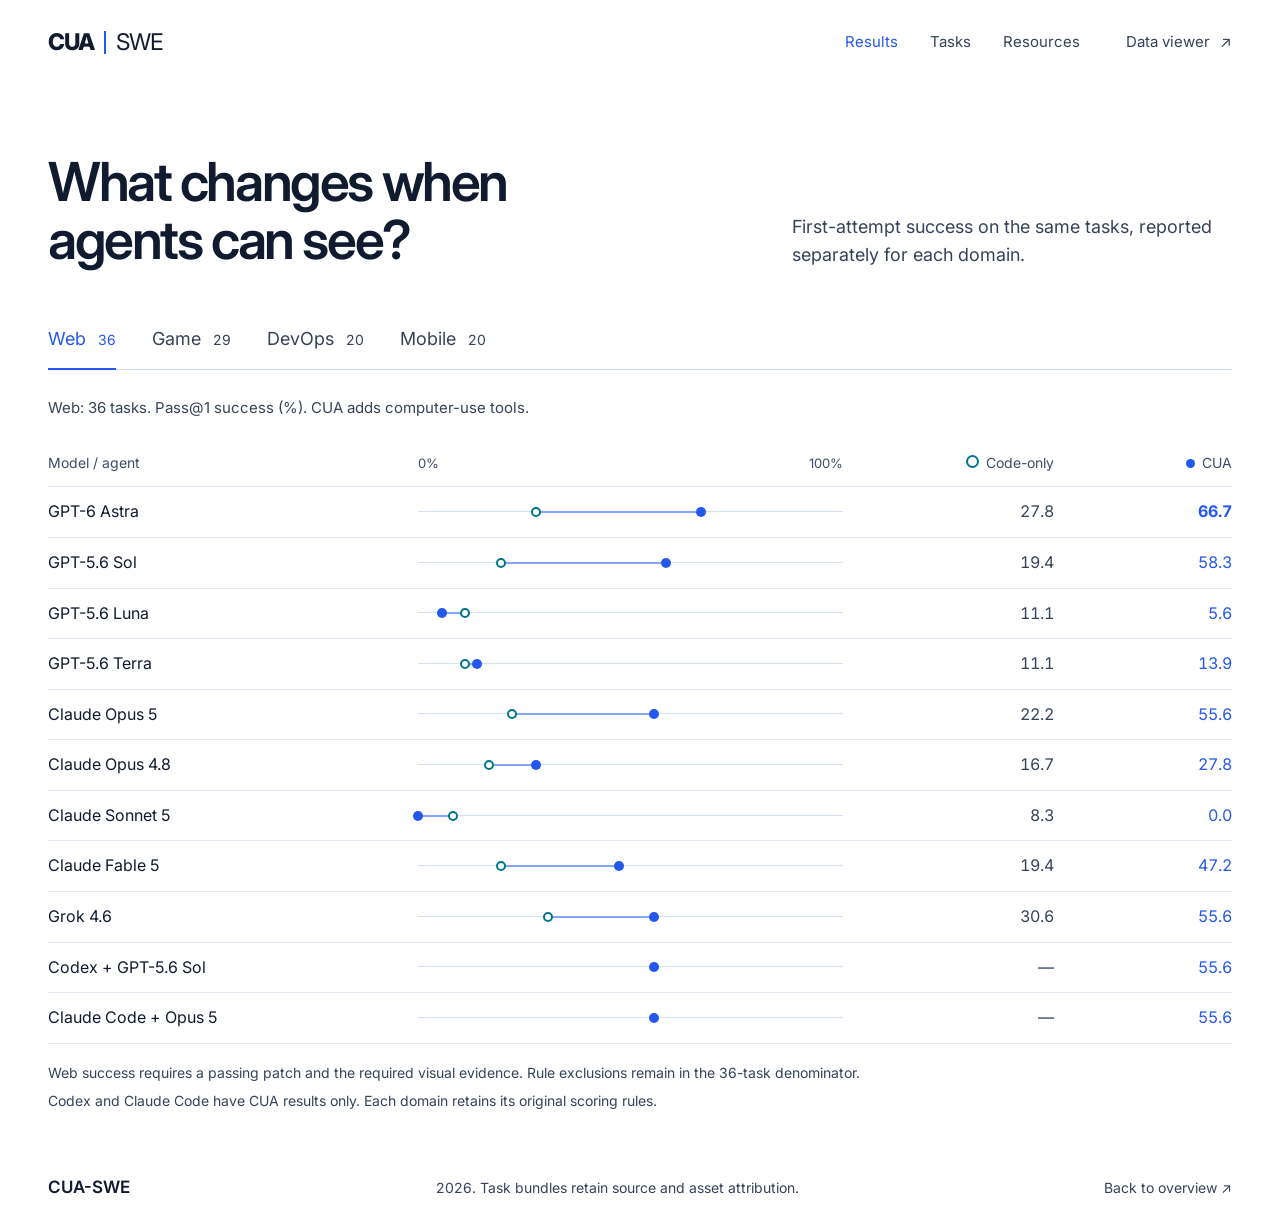
==== results.html @ d18dc659 "Refine the project site and separate model results" ====
<!doctype html>
<html lang="en">
<head>
<meta charset="utf-8">
<meta name="viewport" content="width=device-width, initial-scale=1">
<meta name="theme-color" content="#ffffff">
<title>Results — CUA-SWE</title>
<meta name="description" content="CUA-SWE model results: code-only and computer-use success on Web, Game, DevOps and Mobile tasks, reported separately by domain.">
<link rel="preconnect" href="https://fonts.googleapis.com">
<link rel="preconnect" href="https://fonts.gstatic.com" crossorigin>
<link href="https://fonts.googleapis.com/css2?family=Inter:wght@400;500;600;700;800&family=JetBrains+Mono:wght@400;500&display=swap" rel="stylesheet">
<link rel="stylesheet" href="assets/css/site.css">
</head>
<body>
<a class="skip" href="#main">Skip to content</a>
<header class="site-header">
  <nav class="nav wrap" aria-label="Main navigation">
    <a class="brand" href="index.html" aria-label="CUA-SWE home"><span class="cua">CUA</span><span class="bar" aria-hidden="true"></span><span class="swe">SWE</span></a>
    <ul>
      <li><a href="results.html" aria-current="page">Results</a></li>
      <li><a href="tasks.html">Tasks</a></li>
      <li><a href="index.html#paper">Resources</a></li>
      <li class="nav-external"><a data-link="viewer" href="#">Data viewer <span aria-hidden="true">↗</span></a></li>
    </ul>
  </nav>
</header>

<main id="main" class="wrap results-page">
<section class="results-section" id="results">
    <div class="section-head">
      <h1>What changes when<br>agents can see?</h1>
      <p>First-attempt success on the same tasks, reported separately for each domain.</p>
    </div>
    <div class="result-domains" role="group" aria-label="Results domain">
      <button type="button" data-result-domain="web" aria-pressed="true">Web <span>36</span></button>
      <button type="button" data-result-domain="game" aria-pressed="false">Game <span>29</span></button>
      <button type="button" data-result-domain="devops" aria-pressed="false">DevOps <span>20</span></button>
      <button type="button" data-result-domain="mobile" aria-pressed="false">Mobile <span>20</span></button>
    </div>
    <div id="results-table" class="results-table"></div>
    <p id="results-note" class="results-note" aria-live="polite"></p>
    <p class="results-note">Codex and Claude Code have CUA results only. Each domain retains its original scoring rules.</p>

</section>
</main>
<footer class="wrap">
  <a class="brand" href="index.html">CUA-SWE</a>
  <p>2026. Task bundles retain source and asset attribution.</p>
  <a href="index.html">Back to overview ↗</a>
</footer>
<script src="assets/js/site.js"></script>
</body>
</html>
---- assets/css/site.css ----
/* CUA-SWE: white surfaces, blue instrumentation, and retained software evidence. */
:root {
  --ink: #111b30;
  --text: #35435a;
  --muted: #59677d;
  --line: #e0e6ef;
  --bg: #ffffff;
  --paper: #fff;
  --gui: #2458ed;
  --gui-soft: #eff4ff;
  --code: #00768c;
  --mono: "JetBrains Mono", ui-monospace, SFMono-Regular, Menlo, Consolas, monospace;
  --sans: "Inter", ui-sans-serif, system-ui, -apple-system, "Segoe UI", sans-serif;
  --w: 1248px;
  --gutter: 32px;
}
* { box-sizing: border-box; }
html { -webkit-text-size-adjust: 100%; scroll-behavior: smooth; scroll-padding-top: 100px; }
body { margin: 0; background: var(--bg); color: var(--text); font-family: var(--sans); font-size: 17px; line-height: 1.6; -webkit-font-smoothing: antialiased; }
h1, h2, h3 { margin: 0; color: var(--ink); font-weight: 600; line-height: 1.08; letter-spacing: -.045em; }
h1 { font-size: clamp(46px, 4.5vw, 64px); }
h2 { font-size: clamp(34px, 3.4vw, 46px); }
h3 { font-size: 24px; letter-spacing: -.025em; line-height: 1.25; }
p { margin: 0; }
a { color: inherit; text-underline-offset: 5px; text-decoration-thickness: 1px; }
a:hover { color: var(--gui); }
button, input, select { font: inherit; }
button, a, input, select, summary { -webkit-tap-highlight-color: transparent; }
button { cursor: pointer; }
button:focus-visible, a:focus-visible, input:focus-visible, select:focus-visible, summary:focus-visible { outline: 3px solid var(--code); outline-offset: 5px; }
button:disabled { cursor: default; }
img, video { max-width: 100%; height: auto; display: block; }
[hidden] { display: none !important; }
.wrap { width: 100%; max-width: var(--w); margin-inline: auto; padding-inline: var(--gutter); }
.section { padding-top: 112px; }
.section-head { display: flex; justify-content: space-between; align-items: end; gap: 48px; margin-bottom: 40px; }
.section-head h2 { flex: 1.2; }
.section-head > p { flex: 1; max-width: 440px; font-size: 18px; line-height: 1.55; }
.skip { position: fixed; z-index: 100; left: 16px; top: -100px; background: var(--paper); padding: 10px 16px; }
.skip:focus { top: 10px; }
.site-header { position: sticky; top: 0; z-index: 20; background: rgba(255,255,255,.94); border-bottom: 1px solid transparent; transition: border-color .2s; backdrop-filter: blur(16px); }
.site-header.scrolled { border-color: var(--line); }
.nav { display: flex; align-items: center; justify-content: space-between; min-height: 84px; gap: 24px; }
.brand { display: inline-flex; align-items: center; gap: 10px; text-decoration: none; font-size: 23px; line-height: 1; color: var(--ink); white-space: nowrap; }
.brand .cua { font-weight: 800; letter-spacing: -.04em; }
.brand .bar { width: 2px; height: 23px; background: #2458ed; }
.brand .swe { font-weight: 400; letter-spacing: -.04em; }
.nav ul { display: flex; align-items: center; gap: 32px; list-style: none; margin: 0; padding: 0; }
.nav a:not(.brand) { text-decoration: none; font-size: 15px; }
.nav a[aria-current="page"] { color: var(--gui); }
.nav a:not(.brand):hover { text-decoration: underline; }
.nav-external { margin-left: 14px; }
.nav-external span { margin-left: 6px; }
.actions { display: flex; align-items: center; gap: 24px; flex-wrap: wrap; }
.btn { display: inline-flex; justify-content: space-between; gap: 28px; padding: 15px 22px; background: #fff; color: #4f477d; border: 1px solid #d7deea; border-radius: 3px; font-size: 15px; font-weight: 500; text-decoration: none; box-shadow: 0 1px 2px #14254406; transition: border-color .25s, box-shadow .25s, transform .25s; }
.btn:hover { background: #fff; border-color: #b7c4dc; color: #4f477d; transform: translateY(-2px); box-shadow: 0 5px 18px -10px #35467535; }
@supports ((background-clip: text) or (-webkit-background-clip: text)) {
  .btn > span { background-image: linear-gradient(110deg, #623ea0 0%, #285ab0 28%, #08737d 52%, #993d7d 76%, #623ea0 100%); background-size: 260% 100%; background-clip: text; -webkit-background-clip: text; color: transparent; -webkit-text-fill-color: transparent; animation: cta-flow 10s ease-in-out infinite alternate; }
}
@keyframes cta-flow { from { background-position: 0% 50%; } to { background-position: 100% 50%; } }
.text-link { display: inline-flex; gap: 14px; align-items: center; font-size: 15px; font-weight: 500; text-decoration: none; }
.text-link:hover { text-decoration: underline; }
.text-link span, .resource-links span, .domain-heading > span { transition: transform .2s; }
.text-link:hover span, .resource-links a:hover span, .domain:hover .domain-heading > span { transform: translate(2px, -2px); }
.hero { display: grid; grid-template-columns: 1.08fr 1fr; gap: 42px; padding-top: 88px; padding-bottom: 88px; align-items: center; }
.hero h1 { font-size: clamp(48px, 4.65vw, 67px); letter-spacing: -.055em; }
.hero h1 span { color: var(--gui); background: linear-gradient(110deg, #2649ef 18%, #067fa8 100%); background-clip: text; -webkit-background-clip: text; -webkit-text-fill-color: transparent; }
.hero .lead { max-width: 480px; font-size: 19px; line-height: 1.6; margin: 26px 0 32px; }
.hero-demo { min-width: 0; position: relative; isolation: isolate; }
.hero-demo::before { content: ""; position: absolute; z-index: -1; inset: -40px -22px 16px; background-image: linear-gradient(#dee7fb 1px, transparent 1px), linear-gradient(90deg, #dee7fb 1px, transparent 1px); background-size: 28px 28px; mask-image: radial-gradient(ellipse at center, #000 28%, transparent 72%); pointer-events: none; }
.demo-frame { position: relative; }
.demo-frame::before, .demo-frame::after { content: ""; position: absolute; width: 22px; height: 22px; border-color: #6a8bef; border-style: solid; pointer-events: none; }
.demo-frame::before { top: -9px; left: -9px; border-width: 1px 0 0 1px; }
.demo-frame::after { bottom: -9px; right: -9px; border-width: 0 1px 1px 0; }
.video-shell { overflow: hidden; border-radius: 4px; background: #fff; border: 1px solid #cdd9ee; box-shadow: 0 16px 44px -28px #214b9e55; }
.video-shell video { width: 100%; aspect-ratio: 16/9; object-fit: contain; }
.video-shell video:fullscreen { background: #000; }
.video-controls { display: flex; justify-content: space-between; padding: 10px 16px; border-top: 1px solid var(--line); }
.video-controls button { font-family: var(--mono); border: 0; background: transparent; padding: 4px 2px; color: var(--text); font-size: 14px; }
.video-controls button:hover { color: var(--gui); }
.video-caption { margin-top: 16px; font-size: 14px; line-height: 1.5; max-width: 50ch; }
.enter { animation: enter .7s cubic-bezier(.2,.7,.2,1) both; }
.hero .lead { animation-delay: .08s; }
.hero .actions { animation-delay: .16s; }
.hero-demo.enter { animation-delay: .2s; }
@keyframes enter { from { opacity: 0; transform: translateY(12px); } to { opacity: 1; transform: none; } }
.comparison { display: grid; grid-template-columns: 1.3fr 1fr 1fr; gap: 44px; padding-block: 36px; position: relative; }
.comparison::before, .comparison::after { content: ""; position: absolute; left: var(--gutter); right: var(--gutter); height: 1px; background: var(--line); }
.comparison::before { top: 0; background: linear-gradient(90deg, var(--gui), #89bbed 36%, var(--line) 72%); }
.comparison::after { bottom: 0; }
.comparison h2 { font-size: 26px; letter-spacing: -.035em; }
.comparison-intro p { max-width: 34ch; margin-top: 12px; font-size: 15px; }
.condition { border-left: 1px solid var(--line); padding-left: 28px; }
.condition h3 { font-size: 19px; margin-bottom: 12px; letter-spacing: -.02em; color: var(--code); }
.with-cua { border-left-color: #80a3ff; }
.with-cua h3 { color: var(--gui); }
.condition p { font-size: 16px; max-width: 29ch; }
/* A manual, keyboard-accessible episode keeps attention on one piece of evidence. */
.episode { border: 1px solid #cad8ec; border-radius: 4px; overflow: hidden; background: var(--paper); }
.episode-body { display: grid; grid-template-columns: minmax(0, 1.6fr) minmax(290px, 1fr); }
.screen { background: #0e191e; color: #e9eeee; min-width: 0; display: flex; flex-direction: column; }
.screen .media { min-height: 392px; display: flex; align-items: center; }
.screen img { width: 100%; height: auto; }
.screen .pane { width: 100%; padding: 28px; font-family: var(--mono); font-size: 13px; line-height: 1.6; overflow-wrap: anywhere; }
.screen .pane pre { margin: 0 0 14px; white-space: pre-wrap; overflow-wrap: anywhere; }
.screen .pane pre:last-child { margin-bottom: 0; }
.screen .hdr { color: #bcc9ce; margin-bottom: 7px; }
.screen .ctx { color: #b0c2c7; }
.screen .add, .screen .ok { color: #9fdec0; }
.screen .cmd { color: #f4bf8a; }
.screen .note { margin-top: auto; border-top: 1px solid #314047; padding: 16px 24px; font-size: 14px; color: #c2cdd0; }
.steps { list-style: none; margin: 0; padding: 18px 0; display: flex; flex-direction: column; justify-content: center; }
.steps button { display: grid; grid-template-columns: 30px 1fr; gap: 12px; text-align: left; width: 100%; border: 0; background: transparent; color: var(--text); padding: 18px 26px; border-left: 3px solid transparent; }
.steps button:hover { background: #f7faff; }
.steps button[aria-pressed="true"] { background: linear-gradient(90deg, #edf3ff, #fff); border-left-color: var(--gui); }
.steps button[aria-pressed="true"] .step-number { color: var(--gui); }
.steps .step-number { font-family: var(--mono); font-size: 13px; color: var(--muted); padding-top: 3px; }
.steps .t { font-size: 17px; font-weight: 500; color: var(--ink); line-height: 1.4; display: block; }
.steps .d { display: block; font-size: 15px; line-height: 1.5; margin-top: 6px; }
.steps button[aria-pressed="false"] .d { display: none; }
.episode-foot { border-top: 1px solid var(--line); padding: 18px 24px; font-size: 14px; line-height: 1.55; }
.domains { display: grid; grid-template-columns: 1fr 1fr; gap: 42px 32px; }
.domain { display: block; text-decoration: none; color: var(--text); min-width: 0; }
.domain:hover { color: var(--text); }
.shot { height: 280px; border-radius: 4px; overflow: hidden; display: flex; align-items: center; justify-content: center; background: #f4f7fc; border: 1px solid #dbe3f0; }
.shot img { width: 100%; height: 100%; object-fit: contain; }
.shot.web { background: #f6f7fa; }
.shot.web img { object-fit: cover; object-position: top; }
.shot.game, .shot.devops { background: #0b1220; border-color: #233136; }
.shot.mobile { background: #f4f7fb; }
.shot.mobile img { width: auto; }
.domain-heading { display: flex; justify-content: space-between; align-items: center; margin: 20px 0 10px; }
.domain-heading h3 { display: flex; align-items: baseline; gap: 16px; }
.domain-heading h3 span { font-size: 16px; font-weight: 400; letter-spacing: 0; color: var(--text); }
.domain-heading > span { font-size: 24px; color: var(--gui); }
.domain .shot { transition: border-color .25s, box-shadow .25s; }
.domain:hover .shot { border-color: #7097ff; box-shadow: 0 8px 24px -18px #2458ed88; }
.domain p { font-size: 16px; line-height: 1.6; max-width: 57ch; }
.verification { display: grid; grid-template-columns: 1fr 1.5fr; gap: 64px; border-top: 1px solid var(--line); margin-top: 48px; padding-top: 28px; }
.verification h3 { font-size: 24px; }
.verification p { font-size: 16px; }
/* Domain results combine the exact values and the comparison in one view. */
.results-page { padding-top: 68px; }
.results-section { background: #fff; color: var(--text); }
.results-section .section-head { align-items: end; margin-bottom: 42px; }
.results-section h1 { font-size: clamp(40px, 4.2vw, 58px); flex: 1.3; }
.result-domains { display: flex; gap: 36px; border-bottom: 1px solid #cbd8ec; margin-bottom: 18px; }
.result-domains button { background: transparent; border: 0; border-bottom: 2px solid transparent; color: #35435a; padding: 14px 0; font-size: 18px; margin-bottom: -1px; }
.result-domains button span { font-size: 14px; margin-left: 7px; }
.result-domains button[aria-pressed="true"] { color: #2458ed; border-bottom-color: #2458ed; }
.result-domains button:hover { color: var(--gui); }
.results-section button:focus-visible { outline-color: #2458ed; }
.score-table { width: 100%; border-collapse: collapse; table-layout: fixed; font-size: 16px; }
.score-table caption { text-align: left; padding: 8px 0 20px; font-size: 15px; }
.score-table th, .score-table td { padding: 12px 0; border-bottom: 1px solid #e3eaf4; vertical-align: middle; }
.score-table thead th { font-size: 14px; font-weight: 400; color: #3c4e69; text-align: right; }
.score-table thead th:first-child { text-align: left; width: 30%; }
.score-table .chart-head { width: 40%; }
.chart-scale { display: flex; justify-content: space-between; padding-inline: 15px 34px; font-size: 13px; }
.score-table .code-head::before, .score-table .cua-head::before { content: ""; display: inline-block; width: 9px; height: 9px; border-radius: 50%; margin-right: 7px; }
.score-table .code-head::before { border: 2px solid #00768c; }
.score-table .cua-head::before { background: #2458ed; }
.score-table thead th:nth-last-child(-n+2) { width: 15%; }
.score-table tbody tr:hover { background: #f8faff; }
.score-table tbody th { text-align: left; font-weight: 400; color: #111b30; }
.score-table td.value { text-align: right; font-variant-numeric: tabular-nums; }
.score-table td.cua { color: #2458ed; }
.score-table .best { font-weight: 700; }
.score-table .system-start th, .score-table .system-start td { border-top: 1px solid #a7b9d4; }
.score-table .rail-cell { padding-inline: 15px 34px; }
.score-table .rail { position: relative; height: 18px; }
.score-table .rail::before { content: ""; position: absolute; left: 0; right: 0; top: 8px; height: 1px; background: #d5e0f0; }
.score-table .range { position: absolute; top: 8px; height: 2px; left: var(--start); width: var(--length); background: #85a6f8; }
.score-table .point { position: absolute; width: 10px; height: 10px; border-radius: 50%; top: 4px; transform: translateX(-50%); }
.score-table .point.code { left: var(--code-value); background: #ffffff; border: 2px solid #00768c; }
.score-table .point.cua { left: var(--cua-value); background: #2458ed; }
.results-note { font-size: 14px; line-height: 1.6; margin-top: 18px; color: #35435a; max-width: 100ch; }
.results-note + .results-note { margin-top: 6px; }
.cases { display: grid; grid-template-columns: 1fr 1fr; gap: 40px; }
.case { min-width: 0; }
.case-media { display: flex; align-items: center; justify-content: center; height: 300px; border-radius: 4px; overflow: hidden; background: #0b1420; }
.case-media img { width: 100%; height: 100%; object-fit: contain; }
.case-media.pair { display: grid; grid-template-columns: 1fr 1fr; gap: 3px; background: #eef3fc; }
.case h3 { margin: 24px 0 14px; font-size: 25px; }
.case p { font-size: 16px; }
.case .text-link { margin-top: 20px; }
.paper-grid { display: grid; grid-template-columns: 1.1fr 1fr; gap: 100px; border-top: 1px solid var(--line); padding-top: 48px; }
.paper-title { margin-top: 22px; font-size: 18px; max-width: 42ch; }
.resource-links { display: grid; margin-top: 28px; }
.resource-links a { display: flex; justify-content: space-between; align-items: center; padding: 12px 0; border-bottom: 1px solid var(--line); text-decoration: none; font-size: 16px; }
.credits { font-size: 15px; line-height: 1.7; }
.credits p + p { margin-top: 18px; }
.citation { margin-top: 24px; }
.citation summary { cursor: pointer; color: var(--ink); font-size: 16px; }
.citation pre { font-family: var(--mono); font-size: 13px; white-space: pre-wrap; overflow-wrap: anywhere; background: #f2f6fd; padding: 20px; border-radius: 5px; }
footer { display: flex; align-items: center; justify-content: space-between; gap: 24px; padding-top: 64px; padding-bottom: 32px; font-size: 14px; }
footer .brand { font-size: 17px; font-weight: 600; }
footer > a:last-child { text-decoration: none; white-space: nowrap; }
/* Task explorer. The list shows tasks; evidence and budgets live in each detail. */
.explorer-head { padding-top: 68px; }
.explorer-head h1 { font-size: clamp(42px, 5vw, 64px); }
.explorer-head p { max-width: 48ch; margin-top: 20px; font-size: 19px; }
.filters { display: flex; flex-wrap: wrap; align-items: center; gap: 20px; margin-top: 40px; }
.seg { display: inline-flex; border-bottom: 1px solid var(--line); }
.seg button { padding: 11px 16px; background: transparent; color: var(--text); border: 0; border-bottom: 2px solid transparent; margin-bottom: -1px; font-size: 16px; }
.seg button:first-child { padding-left: 0; }
.seg button[aria-pressed="true"] { border-color: var(--gui); color: var(--gui); }
.filters select, .filters input { font-size: 15px; border: 1px solid #a9b6ca; border-radius: 5px; padding: 12px; background: var(--paper); color: var(--ink); min-width: 0; }
.filters input { flex: 1; }
.count-line { margin-top: 28px; font-size: 15px; }
.tasklist { list-style: none; margin: 14px 0 0; padding: 0; border-top: 1px solid #aebbd0; }
.task { border-bottom: 1px solid var(--line); scroll-margin-top: 98px; }
.task > button { display: grid; grid-template-columns: 88px minmax(0, 1fr) 24px; gap: 20px; align-items: baseline; width: 100%; text-align: left; border: 0; background: transparent; color: var(--text); padding: 22px 0; }
.task > button:hover .title { color: var(--gui); }
.task .dom { font-size: 14px; }
.task .title { font-weight: 500; font-size: 17px; color: var(--ink); line-height: 1.5; overflow-wrap: anywhere; }
.task .expand { font-size: 22px; text-align: center; line-height: 1; }
.task[open] { background: #f4f7ff; box-shadow: 18px 0 #f4f7ff, -18px 0 #f4f7ff; }
.task .detail { display: none; padding: 0 44px 28px 108px; }
.task[open] .detail { display: block; }
.task .detail h3 { font-size: 21px; margin: 0 0 16px; }
.task .instr { white-space: pre-line; font-size: 16px; max-width: 78ch; overflow-wrap: anywhere; }
.task dl { display: grid; grid-template-columns: max-content minmax(0, 1fr); gap: 10px 26px; margin: 24px 0 0; font-size: 15px; }
.task dt { font-weight: 500; color: var(--ink); }
.task dd { margin: 0; overflow-wrap: anywhere; }
.task .id { font-family: var(--mono); font-size: 13px; }
.task .out { font-size: 15px; margin-top: 22px; }
.task .detail-links { display: flex; flex-wrap: wrap; gap: 12px 28px; margin-top: 20px; font-size: 15px; }
.empty-state { margin-top: 30px; }
.empty-state button { border: 0; background: transparent; text-decoration: underline; color: var(--gui); padding: 0; margin-top: 12px; }
@media (max-width: 1050px) {
  :root { --gutter: 28px; }
  .hero { gap: 28px; padding-top: 52px; }
  .hero h1 { font-size: 48px; }
  .hero .lead { font-size: 18px; }
  .hero-demo::before { inset: -40px 0; }
  .actions { gap: 20px; }
  .comparison { gap: 24px; }
  .condition { padding-left: 20px; }
  .episode-body { grid-template-columns: 1.35fr 1fr; }
  .screen .media { min-height: 330px; }
  .steps button { padding: 16px; gap: 6px; }
  .shot { height: 240px; }
  .paper-grid { gap: 48px; }
  .filters { gap: 16px; }
  .seg { width: 100%; }
}
@media (max-width: 820px) {
  :root { --gutter: 22px; }
  html { scroll-padding-top: 90px; }
  .nav { min-height: 76px; }
  .nav ul { gap: 20px; }
  .nav-external { display: none; }
  .nav a:not(.brand) { font-size: 14px; }
  .hero { grid-template-columns: 1fr; padding-top: 44px; padding-bottom: 44px; gap: 40px; }
  .hero h1 { font-size: clamp(40px, 7vw, 58px); }
  .hero .lead { max-width: 50ch; font-size: 18px; margin: 22px 0 28px; }
  .hero-demo::before { inset: -25px 0; }
  .hero-demo { max-width: 600px; width: 100%; margin-inline: auto; }
  .video-caption { font-size: 14px; }
  .comparison { grid-template-columns: 1fr 1fr; gap: 26px 20px; }
  .comparison-intro { grid-column: 1 / -1; }
  .comparison h2 br { display: none; }
  .comparison h2 br::after { content: " "; }
  .comparison-intro p { max-width: none; }
  .condition { padding-left: 0; border-left: 0; }
  .condition + .condition { padding-left: 20px; border-left: 1px solid var(--line); }
  .condition h3 { font-size: 18px; }
  .condition p { font-size: 15px; }
  .section { padding-top: 72px; }
  .section-head { display: block; margin-bottom: 28px; }
  .section-head > p { margin-top: 20px; font-size: 17px; max-width: 48ch; }
  .episode-body { grid-template-columns: 1fr; }
  .screen .media { min-height: 0; }
  .screen .pane { padding: 20px; font-size: 12px; }
  .screen .note { padding: 16px 20px; }
  .steps { padding: 8px 0; }
  .steps button { padding: 16px 20px; gap: 10px; }
  .episode-foot { padding: 16px 20px; }
  .domains { gap: 32px 24px; }
  .shot { height: 200px; }
  .domain-heading h3 { gap: 10px; font-size: 22px; }
  .domain-heading h3 span { font-size: 14px; }
  .domain p { font-size: 15px; }
  .verification { grid-template-columns: 1fr; gap: 16px; margin-top: 36px; }
  .results-page { padding-top: 44px; }
  .results-section .section-head { margin-bottom: 30px; }
  .result-domains { gap: 28px; }
  .result-domains button { font-size: 17px; }
  .score-table { font-size: 15px; }
  .score-table .chart-head, .score-table .rail-cell { display: none; }
  .score-table .code-head::before, .score-table .cua-head::before { display: none; }
  .score-table thead th:first-child { width: 50%; }
  .score-table thead th:nth-last-child(-n+2) { width: 25%; }
  .score-table th, .score-table td { padding-block: 13px; }
  .score-table tbody th { padding-right: 8px; }
  .cases { gap: 32px; }
  .case-media { height: 240px; }
  .paper-grid { grid-template-columns: 1fr; gap: 40px; padding-top: 32px; }
  footer { flex-wrap: wrap; gap: 20px; }
  footer p { order: 3; flex-basis: 100%; }
  .task > button { grid-template-columns: 66px minmax(0, 1fr) 20px; gap: 12px; padding-block: 20px; }
  .task .title { font-size: 16px; }
  .task .detail { padding: 0 0 24px; }
  .task dl { gap: 10px 18px; }
}
@media (max-width: 520px) {
  .nav { flex-wrap: wrap; gap: 16px; padding-block: 18px; }
  .nav .brand { font-size: 20px; gap: 8px; }
  .nav ul { gap: 16px; }
  .nav a:not(.brand) { font-size: 15px; }
  .brand .bar { height: 20px; }
  .hero h1 { font-size: 42px; }
  .hero .actions { gap: 20px; }
  .btn { gap: 18px; padding: 14px 18px; }
  .domains, .cases { grid-template-columns: 1fr; }
  .shot { height: 240px; }
  .domain-heading h3 { font-size: 25px; gap: 16px; }
  .domain-heading h3 span { font-size: 16px; }
  .domain p { font-size: 16px; }
  .result-domains { justify-content: space-between; gap: 10px; }
  .result-domains button { font-size: 16px; }
  .result-domains button span { font-size: 13px; margin-left: 4px; }
  .case-media { height: 260px; }
  .case h3 { font-size: 26px; }
  .explorer-head { padding-top: 36px; }
  .filters { margin-top: 28px; gap: 14px; }
  .seg { justify-content: space-between; }
  .seg button { padding: 10px; font-size: 15px; }
  .seg button:last-child { padding-right: 0; }
  .filters select, .filters input { width: 100%; flex-basis: 100%; }
  .task > button { grid-template-columns: minmax(0, 1fr) 22px; gap: 5px 12px; }
  .task .dom { grid-column: 1; }
  .task .title { grid-row: 2; grid-column: 1; }
  .task .expand { grid-column: 2; grid-row: 1 / 3; align-self: center; }
  .task[open] { box-shadow: 12px 0 #f4f7ff, -12px 0 #f4f7ff; }
  .task dl { grid-template-columns: 1fr; gap: 4px; }
  .task dd { margin-bottom: 10px; }
}
@media (prefers-reduced-motion: reduce) {
  .btn > span { animation: none !important; background-position: 50% 50%; }
  html { scroll-behavior: auto; }
  *, *::before, *::after { animation-duration: .001ms !important; animation-delay: 0s !important; transition-duration: .001ms !important; scroll-behavior: auto !important; }
}
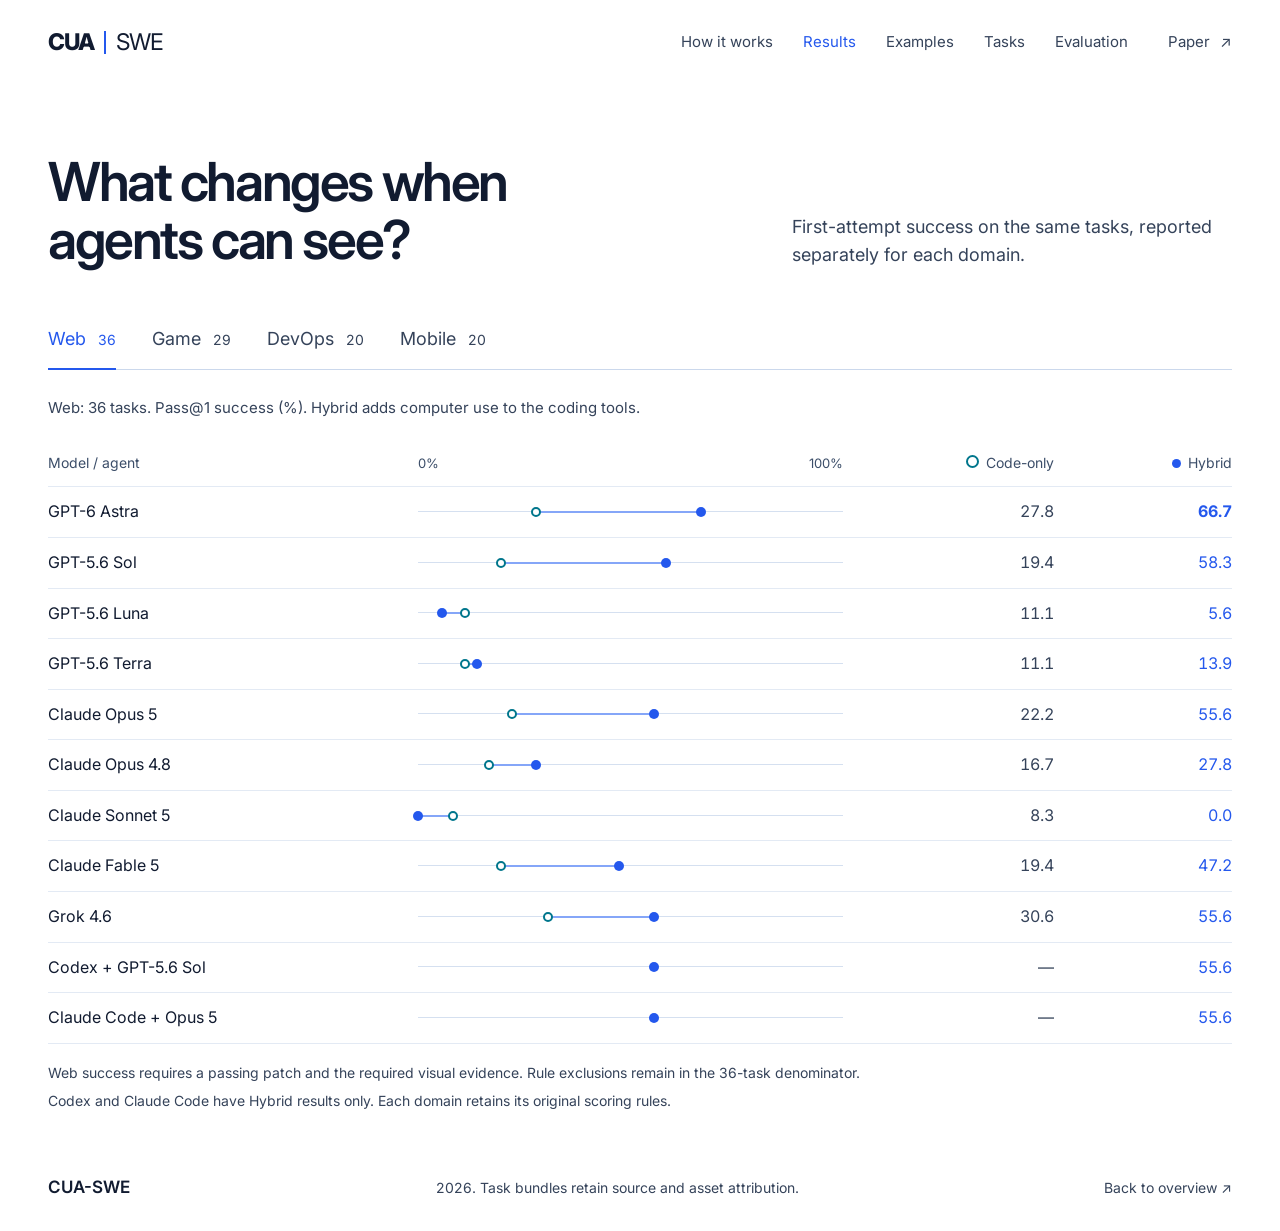
==== commit 751f8abf: "Rewrite the hero, define the two conditions, and explain the repair contract Hero: paper title as th" ====
--- a/results.html
+++ b/results.html
@@ -17,10 +17,12 @@
   <nav class="nav wrap" aria-label="Main navigation">
     <a class="brand" href="index.html" aria-label="CUA-SWE home"><span class="cua">CUA</span><span class="bar" aria-hidden="true"></span><span class="swe">SWE</span></a>
     <ul>
+      <li><a href="index.html#conditions">How it works</a></li>
       <li><a href="results.html" aria-current="page">Results</a></li>
+      <li><a href="index.html#episode">Examples</a></li>
       <li><a href="tasks.html">Tasks</a></li>
-      <li><a href="index.html#paper">Resources</a></li>
-      <li class="nav-external"><a data-link="viewer" href="#">Data viewer <span aria-hidden="true">↗</span></a></li>
+      <li><a href="index.html#evaluation">Evaluation</a></li>
+      <li class="nav-external"><a data-link="paper" href="#">Paper <span aria-hidden="true">↗</span></a></li>
     </ul>
   </nav>
 </header>
@@ -28,7 +30,7 @@
 <main id="main" class="wrap results-page">
 <section class="results-section" id="results">
     <div class="section-head">
-      <h1>What changes when<br>agents can see?</h1>
+      <h1>What changes when <br>agents can see?</h1>
       <p>First-attempt success on the same tasks, reported separately for each domain.</p>
     </div>
     <div class="result-domains" role="group" aria-label="Results domain">
@@ -39,7 +41,7 @@
     </div>
     <div id="results-table" class="results-table"></div>
     <p id="results-note" class="results-note" aria-live="polite"></p>
-    <p class="results-note">Codex and Claude Code have CUA results only. Each domain retains its original scoring rules.</p>
+    <p class="results-note">Codex and Claude Code have Hybrid results only. Each domain retains its original scoring rules.</p>
 
 </section>
 </main>
--- a/assets/css/site.css
+++ b/assets/css/site.css
@@ -6,9 +6,14 @@
   --line: #e0e6ef;
   --bg: #ffffff;
   --paper: #fff;
-  --gui: #2458ed;
+  --gui: #2458ed;        /* Hybrid condition accent */
   --gui-soft: #eff4ff;
-  --code: #00768c;
+  --code: #00768c;       /* Code-only condition accent */
+  --code-soft: #e8f5f8;
+  --pass: #16673a;
+  --pass-soft: #e4f5ea;
+  --fail: #a12a27;
+  --fail-soft: #fbe9e8;
   --mono: "JetBrains Mono", ui-monospace, SFMono-Regular, Menlo, Consolas, monospace;
   --sans: "Inter", ui-sans-serif, system-ui, -apple-system, "Segoe UI", sans-serif;
   --w: 1248px;
@@ -31,11 +36,13 @@
 button:disabled { cursor: default; }
 img, video { max-width: 100%; height: auto; display: block; }
 [hidden] { display: none !important; }
+.sr { position: absolute; width: 1px; height: 1px; overflow: hidden; clip: rect(0 0 0 0); white-space: nowrap; }
 .wrap { width: 100%; max-width: var(--w); margin-inline: auto; padding-inline: var(--gutter); }
 .section { padding-top: 112px; }
 .section-head { display: flex; justify-content: space-between; align-items: end; gap: 48px; margin-bottom: 40px; }
 .section-head h2 { flex: 1.2; }
 .section-head > p { flex: 1; max-width: 440px; font-size: 18px; line-height: 1.55; }
+.section-note { margin-top: 22px; font-size: 15px; line-height: 1.6; color: var(--muted); max-width: 96ch; }
 .skip { position: fixed; z-index: 100; left: 16px; top: -100px; background: var(--paper); padding: 10px 16px; }
 .skip:focus { top: 10px; }
 .site-header { position: sticky; top: 0; z-index: 20; background: rgba(255,255,255,.94); border-bottom: 1px solid transparent; transition: border-color .2s; backdrop-filter: blur(16px); }
@@ -45,56 +52,110 @@
 .brand .cua { font-weight: 800; letter-spacing: -.04em; }
 .brand .bar { width: 2px; height: 23px; background: #2458ed; }
 .brand .swe { font-weight: 400; letter-spacing: -.04em; }
-.nav ul { display: flex; align-items: center; gap: 32px; list-style: none; margin: 0; padding: 0; }
+.nav ul { display: flex; align-items: center; gap: 30px; list-style: none; margin: 0; padding: 0; }
 .nav a:not(.brand) { text-decoration: none; font-size: 15px; }
 .nav a[aria-current="page"] { color: var(--gui); }
 .nav a:not(.brand):hover { text-decoration: underline; }
-.nav-external { margin-left: 14px; }
+.nav-external { margin-left: 10px; }
 .nav-external span { margin-left: 6px; }
-.actions { display: flex; align-items: center; gap: 24px; flex-wrap: wrap; }
-.btn { display: inline-flex; justify-content: space-between; gap: 28px; padding: 15px 22px; background: #fff; color: #4f477d; border: 1px solid #d7deea; border-radius: 3px; font-size: 15px; font-weight: 500; text-decoration: none; box-shadow: 0 1px 2px #14254406; transition: border-color .25s, box-shadow .25s, transform .25s; }
-.btn:hover { background: #fff; border-color: #b7c4dc; color: #4f477d; transform: translateY(-2px); box-shadow: 0 5px 18px -10px #35467535; }
-@supports ((background-clip: text) or (-webkit-background-clip: text)) {
-  .btn > span { background-image: linear-gradient(110deg, #623ea0 0%, #285ab0 28%, #08737d 52%, #993d7d 76%, #623ea0 100%); background-size: 260% 100%; background-clip: text; -webkit-background-clip: text; color: transparent; -webkit-text-fill-color: transparent; animation: cta-flow 10s ease-in-out infinite alternate; }
-}
-@keyframes cta-flow { from { background-position: 0% 50%; } to { background-position: 100% 50%; } }
+.actions { display: flex; align-items: center; gap: 10px; flex-wrap: wrap; }
+.btn { display: inline-flex; align-items: center; gap: 8px; padding: 12px 16px; background: #fff; color: var(--ink); border: 1px solid #cfd8e6; border-radius: 4px; font-size: 15px; font-weight: 500; text-decoration: none; transition: border-color .2s, background-color .2s, color .2s, transform .2s; }
+.btn:hover { border-color: #93abf0; color: var(--gui); transform: translateY(-1px); }
+.btn.primary { background: var(--gui); border-color: var(--gui); color: #fff; }
+.btn.primary:hover { background: #1c4bd1; border-color: #1c4bd1; color: #fff; }
+.btn span { font-size: 13px; opacity: .8; }
 .text-link { display: inline-flex; gap: 14px; align-items: center; font-size: 15px; font-weight: 500; text-decoration: none; }
 .text-link:hover { text-decoration: underline; }
 .text-link span, .resource-links span, .domain-heading > span { transition: transform .2s; }
 .text-link:hover span, .resource-links a:hover span, .domain:hover .domain-heading > span { transform: translate(2px, -2px); }
-.hero { display: grid; grid-template-columns: 1.08fr 1fr; gap: 42px; padding-top: 88px; padding-bottom: 88px; align-items: center; }
-.hero h1 { font-size: clamp(48px, 4.65vw, 67px); letter-spacing: -.055em; }
-.hero h1 span { color: var(--gui); background: linear-gradient(110deg, #2649ef 18%, #067fa8 100%); background-clip: text; -webkit-background-clip: text; -webkit-text-fill-color: transparent; }
-.hero .lead { max-width: 480px; font-size: 19px; line-height: 1.6; margin: 26px 0 32px; }
-.hero-demo { min-width: 0; position: relative; isolation: isolate; }
-.hero-demo::before { content: ""; position: absolute; z-index: -1; inset: -40px -22px 16px; background-image: linear-gradient(#dee7fb 1px, transparent 1px), linear-gradient(90deg, #dee7fb 1px, transparent 1px); background-size: 28px 28px; mask-image: radial-gradient(ellipse at center, #000 28%, transparent 72%); pointer-events: none; }
-.demo-frame { position: relative; }
-.demo-frame::before, .demo-frame::after { content: ""; position: absolute; width: 22px; height: 22px; border-color: #6a8bef; border-style: solid; pointer-events: none; }
-.demo-frame::before { top: -9px; left: -9px; border-width: 1px 0 0 1px; }
-.demo-frame::after { bottom: -9px; right: -9px; border-width: 0 1px 1px 0; }
-.video-shell { overflow: hidden; border-radius: 4px; background: #fff; border: 1px solid #cdd9ee; box-shadow: 0 16px 44px -28px #214b9e55; }
-.video-shell video { width: 100%; aspect-ratio: 16/9; object-fit: contain; }
-.video-shell video:fullscreen { background: #000; }
-.video-controls { display: flex; justify-content: space-between; padding: 10px 16px; border-top: 1px solid var(--line); }
-.video-controls button { font-family: var(--mono); border: 0; background: transparent; padding: 4px 2px; color: var(--text); font-size: 14px; }
-.video-controls button:hover { color: var(--gui); }
-.video-caption { margin-top: 16px; font-size: 14px; line-height: 1.5; max-width: 50ch; }
+
+/* Hero: paper framing on the left, matched baseline/repaired evidence on the right. */
+.hero { display: grid; grid-template-columns: minmax(0, 1.02fr) minmax(0, 1fr); gap: 56px; padding-top: 64px; padding-bottom: 8px; align-items: center; }
+.hero .eyebrow { font-family: var(--mono); font-size: 12.5px; letter-spacing: .05em; text-transform: uppercase; color: var(--gui); margin-bottom: 18px; }
+.hero h1 { font-size: clamp(38px, 3.75vw, 54px); letter-spacing: -.045em; line-height: 1.07; max-width: 12.5em; }
+.hero .lead { max-width: 560px; font-size: 17.5px; line-height: 1.6; margin: 22px 0 24px; }
+.hero .authors { font-size: 15px; line-height: 1.6; color: var(--ink); max-width: 600px; }
+.hero .authors sup, .hero .affiliations sup { font-size: .7em; line-height: 0; }
+.hero .affiliations { font-size: 13.5px; line-height: 1.6; color: var(--muted); max-width: 600px; margin-top: 6px; }
+.hero .actions { margin-top: 26px; }
+.hero-collage { min-width: 0; }
+.tiles { display: grid; grid-template-columns: 1fr 1fr; gap: 14px; }
+.tile { display: block; width: 100%; padding: 0; border: 1px solid #d5deec; border-radius: 6px; background: #fff; text-align: left; overflow: hidden; color: var(--text); font: inherit; line-height: 1.4; transition: border-color .25s, box-shadow .25s; }
+.tile:hover { border-color: #9db5f5; box-shadow: 0 12px 30px -20px #2458ed80; }
+.tile-media { position: relative; display: block; aspect-ratio: 16 / 10; background: #f4f7fc; overflow: hidden; }
+.tile[data-domain="game"] .tile-media, .tile[data-domain="devops"] .tile-media { background: #0b1220; }
+.tile-media img { position: absolute; inset: 0; width: 100%; height: 100%; object-fit: cover; transition: opacity .7s ease; }
+.tile[data-domain="game"] .tile-media img, .tile[data-domain="devops"] .tile-media img { object-fit: contain; }
+.tile-media .after { opacity: 0; }
+.tile.is-after .after { opacity: 1; }
+.tile-text { display: block; padding: 10px 12px 12px; border-top: 1px solid var(--line); }
+.tile-head { display: flex; align-items: center; gap: 8px; font-size: 13px; }
+.tile-head .dom { font-weight: 600; color: var(--ink); }
+.tile-head .app { color: var(--muted); overflow: hidden; text-overflow: ellipsis; white-space: nowrap; min-width: 0; flex: 1; }
+.tile-head .state { font-family: var(--mono); font-size: 11px; padding: 2px 8px; border-radius: 999px; background: var(--fail-soft); color: var(--fail); letter-spacing: .02em; transition: background-color .4s, color .4s; }
+.tile.is-after .state { background: var(--pass-soft); color: var(--pass); }
+.tile .what { display: block; margin-top: 5px; font-size: 14px; color: var(--ink); }
+.collage-foot { display: flex; justify-content: space-between; align-items: flex-start; gap: 20px; margin-top: 14px; font-size: 13px; line-height: 1.5; color: var(--muted); }
+.collage-foot p { max-width: 48ch; }
+.collage-controls { display: flex; gap: 16px; white-space: nowrap; }
+.collage-controls button { font-family: var(--mono); font-size: 13px; border: 0; background: transparent; padding: 2px 0; color: var(--text); }
+.collage-controls button:hover { color: var(--gui); }
+.collage-controls button span { color: var(--muted); margin-left: 4px; }
+.stats { grid-column: 1 / -1; display: grid; grid-template-columns: repeat(5, 1fr); gap: 20px 24px; list-style: none; margin: 44px 0 0; padding: 26px 0 0; border-top: 1px solid var(--line); }
+.stats li { display: flex; flex-direction: column; gap: 5px; }
+.stats strong { font-size: 30px; font-weight: 600; letter-spacing: -.04em; color: var(--ink); line-height: 1; font-variant-numeric: tabular-nums; }
+.stats span { font-size: 14px; line-height: 1.45; color: var(--text); }
 .enter { animation: enter .7s cubic-bezier(.2,.7,.2,1) both; }
+.hero h1.enter { animation-delay: .04s; }
 .hero .lead { animation-delay: .08s; }
+.hero .authors { animation-delay: .12s; }
+.hero .affiliations { animation-delay: .14s; }
 .hero .actions { animation-delay: .16s; }
-.hero-demo.enter { animation-delay: .2s; }
+.hero-collage.enter { animation-delay: .2s; }
+.stats.enter { animation-delay: .3s; }
 @keyframes enter { from { opacity: 0; transform: translateY(12px); } to { opacity: 1; transform: none; } }
-.comparison { display: grid; grid-template-columns: 1.3fr 1fr 1fr; gap: 44px; padding-block: 36px; position: relative; }
-.comparison::before, .comparison::after { content: ""; position: absolute; left: var(--gutter); right: var(--gutter); height: 1px; background: var(--line); }
-.comparison::before { top: 0; background: linear-gradient(90deg, var(--gui), #89bbed 36%, var(--line) 72%); }
-.comparison::after { bottom: 0; }
-.comparison h2 { font-size: 26px; letter-spacing: -.035em; }
-.comparison-intro p { max-width: 34ch; margin-top: 12px; font-size: 15px; }
-.condition { border-left: 1px solid var(--line); padding-left: 28px; }
-.condition h3 { font-size: 19px; margin-bottom: 12px; letter-spacing: -.02em; color: var(--code); }
-.with-cua { border-left-color: #80a3ff; }
-.with-cua h3 { color: var(--gui); }
-.condition p { font-size: 16px; max-width: 29ch; }
+#overview-dialog { border: 0; padding: 0; background: transparent; max-width: min(1120px, 94vw); width: 100%; }
+#overview-dialog::backdrop { background: rgba(8, 14, 28, .84); }
+.dialog-body { position: relative; background: #000; border-radius: 6px; overflow: hidden; box-shadow: 0 30px 80px -30px #000; }
+.dialog-body video { width: 100%; height: auto; display: block; }
+#overview-close { position: absolute; top: 10px; right: 10px; border: 0; border-radius: 4px; background: rgba(255,255,255,.92); color: var(--ink); font-size: 14px; padding: 7px 12px; }
+#overview-close:hover { background: #fff; color: var(--gui); }
+
+/* Two conditions: identical tasks and tests, different toolboxes. */
+.conditions .section-head h2 { flex: 1.35; }
+.condition-grid { display: grid; grid-template-columns: 1fr 1fr; gap: 24px; }
+.condition { border: 1px solid var(--line); border-radius: 6px; padding: 28px 28px 26px; position: relative; overflow: hidden; }
+.condition::before { content: ""; position: absolute; left: 0; right: 0; top: 0; height: 3px; }
+.condition.code::before { background: var(--code); }
+.condition.hybrid::before { background: var(--gui); }
+.condition .tag { display: inline-block; font-family: var(--mono); font-size: 12px; letter-spacing: .05em; text-transform: uppercase; color: var(--muted); margin-bottom: 10px; }
+.condition h3 { font-size: 27px; }
+.condition.code h3 { color: var(--code); }
+.condition.hybrid h3 { color: var(--gui); }
+.condition .sub { font-size: 15px; color: var(--muted); margin: 4px 0 20px; }
+.tools { list-style: none; margin: 0; padding: 0; display: grid; gap: 11px; }
+.tools li { display: flex; gap: 12px; align-items: flex-start; font-size: 16px; line-height: 1.45; color: var(--ink); }
+.tools svg { width: 20px; height: 20px; flex: none; margin-top: 3px; stroke: currentColor; fill: none; stroke-width: 1.7; stroke-linecap: round; stroke-linejoin: round; }
+.condition.code .tools svg { color: var(--code); }
+.condition.hybrid .tools svg { color: var(--gui); }
+.tools li.off { color: var(--muted); }
+.tools li.off svg { color: #a8b4c6; }
+.tools li.inherit { color: var(--muted); }
+.loop { position: relative; margin-top: 24px; border: 1px solid var(--line); border-radius: 6px; overflow-x: auto; }
+.loop table { width: 100%; border-collapse: collapse; font-size: 15px; min-width: 760px; }
+.loop th, .loop td { padding: 13px 14px; text-align: center; border-top: 1px solid var(--line); }
+.loop thead th { border-top: 0; font-weight: 500; color: var(--ink); background: #f7f9fd; font-size: 14px; }
+.loop tbody th { text-align: left; font-weight: 600; color: var(--ink); padding-left: 20px; }
+.loop tr.code th { color: var(--code); }
+.loop tr.hybrid th { color: var(--gui); }
+.loop .dot { display: inline-block; width: 12px; height: 12px; border-radius: 50%; }
+.loop tr.code .dot { background: var(--code); }
+.loop tr.hybrid .dot { background: var(--gui); }
+.loop tr.code .dot.off, .loop tr.hybrid .dot.off { background: transparent; border: 1.5px solid #c6d0de; }
+.loop .verify { background: #f7f9fd; font-size: 14px; }
+.loop thead th.verify { border-left: 1px solid var(--line); }
+.loop td.verify { border-left: 1px solid var(--line); color: var(--muted); }
+
 /* A manual, keyboard-accessible episode keeps attention on one piece of evidence. */
 .episode { border: 1px solid #cad8ec; border-radius: 4px; overflow: hidden; background: var(--paper); }
 .episode-body { display: grid; grid-template-columns: minmax(0, 1.6fr) minmax(290px, 1fr); }
@@ -136,9 +197,27 @@
 .domain .shot { transition: border-color .25s, box-shadow .25s; }
 .domain:hover .shot { border-color: #7097ff; box-shadow: 0 8px 24px -18px #2458ed88; }
 .domain p { font-size: 16px; line-height: 1.6; max-width: 57ch; }
-.verification { display: grid; grid-template-columns: 1fr 1.5fr; gap: 64px; border-top: 1px solid var(--line); margin-top: 48px; padding-top: 28px; }
-.verification h3 { font-size: 24px; }
-.verification p { font-size: 16px; }
+
+/* Evaluation: the repair contract behind every reported success. */
+.contract { display: grid; grid-template-columns: repeat(3, 1fr); gap: 20px; }
+.check { border: 1px solid var(--line); border-radius: 6px; padding: 24px 24px 22px; }
+.check .num { display: inline-flex; width: 30px; height: 30px; align-items: center; justify-content: center; border-radius: 50%; background: var(--gui-soft); color: var(--gui); font-family: var(--mono); font-size: 13px; margin-bottom: 16px; }
+.check h3 { font-size: 21px; margin-bottom: 6px; }
+.check .q { font-size: 15px; color: var(--gui); font-weight: 500; margin-bottom: 10px; }
+.check p { font-size: 15px; line-height: 1.55; }
+.formula { margin-top: 18px; background: #f5f8fd; border-radius: 6px; padding: 14px 18px; display: flex; flex-wrap: wrap; gap: 8px 20px; align-items: center; }
+.formula code { font-family: var(--mono); font-size: 14px; color: var(--ink); white-space: nowrap; }
+.formula .note { font-size: 14px; color: var(--muted); line-height: 1.5; }
+.eval-grid { display: grid; grid-template-columns: 1.1fr 1fr; gap: 48px; margin-top: 48px; padding-top: 40px; border-top: 1px solid var(--line); }
+.eval-grid h3 { font-size: 21px; margin-bottom: 16px; }
+.versions { list-style: none; margin: 0 0 18px; padding: 0; display: grid; gap: 8px; }
+.versions li { display: flex; justify-content: space-between; align-items: center; gap: 16px; padding: 11px 16px; border-radius: 6px; border: 1px solid var(--line); font-size: 15px; color: var(--ink); }
+.versions li strong { font-family: var(--mono); font-size: 12px; font-weight: 500; padding: 3px 9px; border-radius: 999px; white-space: nowrap; }
+.versions li.fail strong { background: var(--fail-soft); color: var(--fail); }
+.versions li.pass strong { background: var(--pass-soft); color: var(--pass); }
+.eval-grid p { font-size: 15px; line-height: 1.6; }
+.eval-grid .text-link { margin-top: 16px; }
+
 /* Domain results combine the exact values and the comparison in one view. */
 .results-page { padding-top: 68px; }
 .results-section { background: #fff; color: var(--text); }
@@ -185,14 +264,12 @@
 .case p { font-size: 16px; }
 .case .text-link { margin-top: 20px; }
 .paper-grid { display: grid; grid-template-columns: 1.1fr 1fr; gap: 100px; border-top: 1px solid var(--line); padding-top: 48px; }
-.paper-title { margin-top: 22px; font-size: 18px; max-width: 42ch; }
+.paper-title { margin-top: 22px; font-size: 18px; max-width: 46ch; }
 .resource-links { display: grid; margin-top: 28px; }
 .resource-links a { display: flex; justify-content: space-between; align-items: center; padding: 12px 0; border-bottom: 1px solid var(--line); text-decoration: none; font-size: 16px; }
 .credits { font-size: 15px; line-height: 1.7; }
-.credits p + p { margin-top: 18px; }
-.citation { margin-top: 24px; }
-.citation summary { cursor: pointer; color: var(--ink); font-size: 16px; }
-.citation pre { font-family: var(--mono); font-size: 13px; white-space: pre-wrap; overflow-wrap: anywhere; background: #f2f6fd; padding: 20px; border-radius: 5px; }
+.credits h3 { font-size: 20px; margin-bottom: 14px; }
+.bibtex { font-family: var(--mono); font-size: 12.5px; line-height: 1.55; white-space: pre-wrap; overflow-wrap: anywhere; background: #f2f6fd; padding: 18px 20px; border-radius: 5px; margin: 0; }
 footer { display: flex; align-items: center; justify-content: space-between; gap: 24px; padding-top: 64px; padding-bottom: 32px; font-size: 14px; }
 footer .brand { font-size: 17px; font-weight: 600; }
 footer > a:last-child { text-decoration: none; white-space: nowrap; }
@@ -230,13 +307,16 @@
 .empty-state button { border: 0; background: transparent; text-decoration: underline; color: var(--gui); padding: 0; margin-top: 12px; }
 @media (max-width: 1050px) {
   :root { --gutter: 28px; }
-  .hero { gap: 28px; padding-top: 52px; }
-  .hero h1 { font-size: 48px; }
-  .hero .lead { font-size: 18px; }
-  .hero-demo::before { inset: -40px 0; }
-  .actions { gap: 20px; }
-  .comparison { gap: 24px; }
-  .condition { padding-left: 20px; }
+  .hero { grid-template-columns: 1fr; gap: 40px; padding-top: 48px; }
+  .hero h1 { font-size: clamp(36px, 5.2vw, 48px); max-width: none; }
+  .hero .lead { max-width: 62ch; }
+  .hero-collage { width: 100%; }
+  .stats { grid-template-columns: repeat(3, 1fr); margin-top: 36px; }
+  .condition-grid { gap: 18px; }
+  .condition { padding: 22px 22px 20px; }
+  .contract { gap: 14px; }
+  .check { padding: 20px 18px 18px; }
+  .eval-grid { gap: 32px; }
   .episode-body { grid-template-columns: 1.35fr 1fr; }
   .screen .media { min-height: 330px; }
   .steps button { padding: 16px; gap: 6px; }
@@ -249,27 +329,34 @@
   :root { --gutter: 22px; }
   html { scroll-padding-top: 90px; }
   .nav { min-height: 76px; }
-  .nav ul { gap: 20px; }
+  .nav ul { gap: 18px; }
   .nav-external { display: none; }
   .nav a:not(.brand) { font-size: 14px; }
-  .hero { grid-template-columns: 1fr; padding-top: 44px; padding-bottom: 44px; gap: 40px; }
-  .hero h1 { font-size: clamp(40px, 7vw, 58px); }
-  .hero .lead { max-width: 50ch; font-size: 18px; margin: 22px 0 28px; }
-  .hero-demo::before { inset: -25px 0; }
-  .hero-demo { max-width: 600px; width: 100%; margin-inline: auto; }
-  .video-caption { font-size: 14px; }
-  .comparison { grid-template-columns: 1fr 1fr; gap: 26px 20px; }
-  .comparison-intro { grid-column: 1 / -1; }
-  .comparison h2 br { display: none; }
-  .comparison h2 br::after { content: " "; }
-  .comparison-intro p { max-width: none; }
-  .condition { padding-left: 0; border-left: 0; }
-  .condition + .condition { padding-left: 20px; border-left: 1px solid var(--line); }
-  .condition h3 { font-size: 18px; }
-  .condition p { font-size: 15px; }
+  .hero { padding-top: 40px; gap: 32px; }
+  .hero h1 { font-size: clamp(34px, 6.6vw, 46px); }
+  .hero .lead { font-size: 17px; margin: 20px 0 20px; }
+  .hero .actions { gap: 8px; }
+  .btn { padding: 11px 14px; font-size: 14px; }
+  .tiles { gap: 10px; }
+  .tile-text { padding: 8px 10px 10px; }
+  .tile-head { font-size: 12px; }
+  .tile .what { font-size: 13px; }
+  .collage-foot { flex-direction: column; gap: 10px; }
+  .stats { grid-template-columns: repeat(2, 1fr); gap: 18px 20px; }
+  .stats strong { font-size: 26px; }
   .section { padding-top: 72px; }
   .section-head { display: block; margin-bottom: 28px; }
   .section-head > p { margin-top: 20px; font-size: 17px; max-width: 48ch; }
+  .section-head h2 br { display: none; }
+  .condition-grid { grid-template-columns: 1fr; }
+  .condition h3 { font-size: 24px; }
+  .tools li { font-size: 15px; }
+  .loop table { font-size: 14px; }
+  .loop th, .loop td { padding: 11px 10px; }
+  .contract { grid-template-columns: 1fr; }
+  .formula { gap: 6px 14px; }
+  .formula code { white-space: normal; overflow-wrap: anywhere; }
+  .eval-grid { grid-template-columns: 1fr; gap: 32px; margin-top: 36px; padding-top: 30px; }
   .episode-body { grid-template-columns: 1fr; }
   .screen .media { min-height: 0; }
   .screen .pane { padding: 20px; font-size: 12px; }
@@ -282,7 +369,6 @@
   .domain-heading h3 { gap: 10px; font-size: 22px; }
   .domain-heading h3 span { font-size: 14px; }
   .domain p { font-size: 15px; }
-  .verification { grid-template-columns: 1fr; gap: 16px; margin-top: 36px; }
   .results-page { padding-top: 44px; }
   .results-section .section-head { margin-bottom: 30px; }
   .result-domains { gap: 28px; }
@@ -305,14 +391,19 @@
   .task dl { gap: 10px 18px; }
 }
 @media (max-width: 520px) {
-  .nav { flex-wrap: wrap; gap: 16px; padding-block: 18px; }
+  .nav { flex-wrap: wrap; gap: 14px; padding-block: 18px; }
   .nav .brand { font-size: 20px; gap: 8px; }
-  .nav ul { gap: 16px; }
-  .nav a:not(.brand) { font-size: 15px; }
+  .nav ul { gap: 16px; flex-wrap: nowrap; width: 100%; overflow-x: auto; padding-bottom: 2px; scrollbar-width: none; }
+  .nav ul::-webkit-scrollbar { display: none; }
+  .nav ul a { white-space: nowrap; }
+  .nav a:not(.brand) { font-size: 14px; }
   .brand .bar { height: 20px; }
-  .hero h1 { font-size: 42px; }
-  .hero .actions { gap: 20px; }
-  .btn { gap: 18px; padding: 14px 18px; }
+  .hero h1 { font-size: clamp(30px, 9.5vw, 38px); }
+  .hero .authors, .hero .affiliations { font-size: 14px; }
+  .tiles { grid-template-columns: 1fr; }
+  .stats { grid-template-columns: 1fr 1fr; }
+  .stats span { font-size: 13px; }
+  .loop tbody th { padding-left: 14px; }
   .domains, .cases { grid-template-columns: 1fr; }
   .shot { height: 240px; }
   .domain-heading h3 { font-size: 25px; gap: 16px; }
@@ -338,7 +429,6 @@
   .task dd { margin-bottom: 10px; }
 }
 @media (prefers-reduced-motion: reduce) {
-  .btn > span { animation: none !important; background-position: 50% 50%; }
   html { scroll-behavior: auto; }
   *, *::before, *::after { animation-duration: .001ms !important; animation-delay: 0s !important; transition-duration: .001ms !important; scroll-behavior: auto !important; }
 }
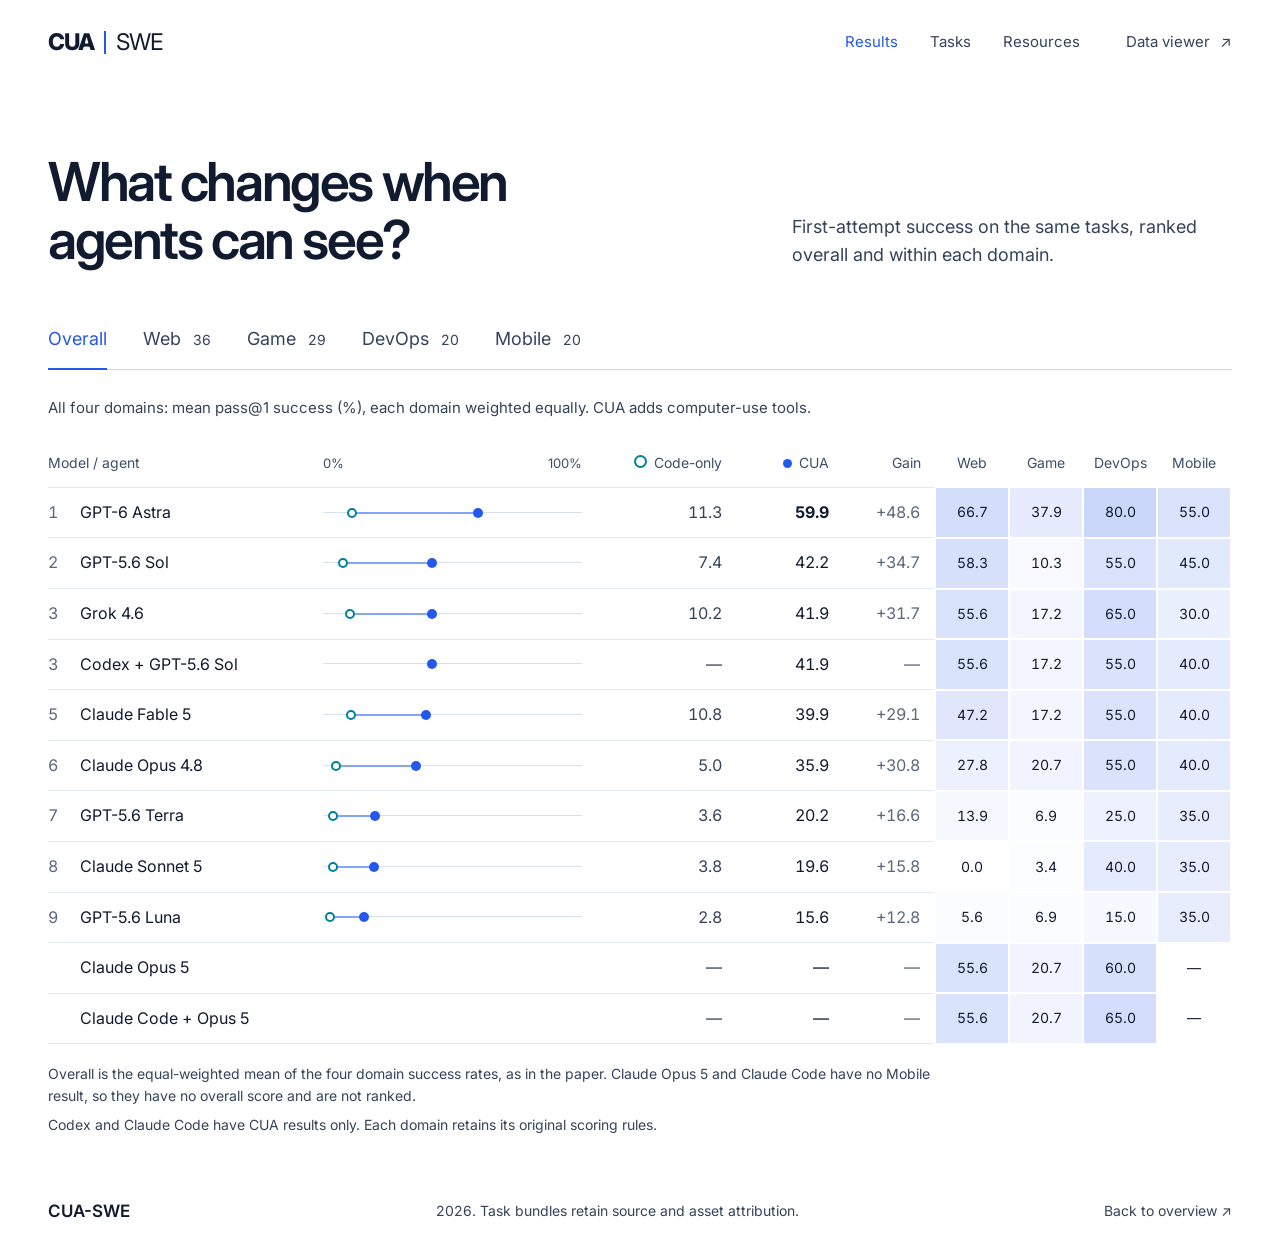
==== commit e82ffc90: "Add an overall ranking and a timed Minesweeper replay Results now open on an Overall view that ranks" ====
--- a/results.html
+++ b/results.html
@@ -17,12 +17,10 @@
   <nav class="nav wrap" aria-label="Main navigation">
     <a class="brand" href="index.html" aria-label="CUA-SWE home"><span class="cua">CUA</span><span class="bar" aria-hidden="true"></span><span class="swe">SWE</span></a>
     <ul>
-      <li><a href="index.html#conditions">How it works</a></li>
       <li><a href="results.html" aria-current="page">Results</a></li>
-      <li><a href="index.html#episode">Examples</a></li>
       <li><a href="tasks.html">Tasks</a></li>
-      <li><a href="index.html#evaluation">Evaluation</a></li>
-      <li class="nav-external"><a data-link="paper" href="#">Paper <span aria-hidden="true">↗</span></a></li>
+      <li><a href="index.html#paper">Resources</a></li>
+      <li class="nav-external"><a data-link="viewer" href="#">Data viewer <span aria-hidden="true">↗</span></a></li>
     </ul>
   </nav>
 </header>
@@ -30,18 +28,19 @@
 <main id="main" class="wrap results-page">
 <section class="results-section" id="results">
     <div class="section-head">
-      <h1>What changes when <br>agents can see?</h1>
-      <p>First-attempt success on the same tasks, reported separately for each domain.</p>
+      <h1>What changes when<br>agents can see?</h1>
+      <p>First-attempt success on the same tasks, ranked overall and within each domain.</p>
     </div>
     <div class="result-domains" role="group" aria-label="Results domain">
-      <button type="button" data-result-domain="web" aria-pressed="true">Web <span>36</span></button>
+      <button type="button" data-result-domain="all" aria-pressed="true">Overall</button>
+      <button type="button" data-result-domain="web" aria-pressed="false">Web <span>36</span></button>
       <button type="button" data-result-domain="game" aria-pressed="false">Game <span>29</span></button>
       <button type="button" data-result-domain="devops" aria-pressed="false">DevOps <span>20</span></button>
       <button type="button" data-result-domain="mobile" aria-pressed="false">Mobile <span>20</span></button>
     </div>
     <div id="results-table" class="results-table"></div>
     <p id="results-note" class="results-note" aria-live="polite"></p>
-    <p class="results-note">Codex and Claude Code have Hybrid results only. Each domain retains its original scoring rules.</p>
+    <p class="results-note">Codex and Claude Code have CUA results only. Each domain retains its original scoring rules.</p>
 
 </section>
 </main>
--- a/assets/css/site.css
+++ b/assets/css/site.css
@@ -6,14 +6,9 @@
   --line: #e0e6ef;
   --bg: #ffffff;
   --paper: #fff;
-  --gui: #2458ed;        /* Hybrid condition accent */
+  --gui: #2458ed;
   --gui-soft: #eff4ff;
-  --code: #00768c;       /* Code-only condition accent */
-  --code-soft: #e8f5f8;
-  --pass: #16673a;
-  --pass-soft: #e4f5ea;
-  --fail: #a12a27;
-  --fail-soft: #fbe9e8;
+  --code: #00768c;
   --mono: "JetBrains Mono", ui-monospace, SFMono-Regular, Menlo, Consolas, monospace;
   --sans: "Inter", ui-sans-serif, system-ui, -apple-system, "Segoe UI", sans-serif;
   --w: 1248px;
@@ -36,13 +31,11 @@
 button:disabled { cursor: default; }
 img, video { max-width: 100%; height: auto; display: block; }
 [hidden] { display: none !important; }
-.sr { position: absolute; width: 1px; height: 1px; overflow: hidden; clip: rect(0 0 0 0); white-space: nowrap; }
 .wrap { width: 100%; max-width: var(--w); margin-inline: auto; padding-inline: var(--gutter); }
 .section { padding-top: 112px; }
 .section-head { display: flex; justify-content: space-between; align-items: end; gap: 48px; margin-bottom: 40px; }
 .section-head h2 { flex: 1.2; }
 .section-head > p { flex: 1; max-width: 440px; font-size: 18px; line-height: 1.55; }
-.section-note { margin-top: 22px; font-size: 15px; line-height: 1.6; color: var(--muted); max-width: 96ch; }
 .skip { position: fixed; z-index: 100; left: 16px; top: -100px; background: var(--paper); padding: 10px 16px; }
 .skip:focus { top: 10px; }
 .site-header { position: sticky; top: 0; z-index: 20; background: rgba(255,255,255,.94); border-bottom: 1px solid transparent; transition: border-color .2s; backdrop-filter: blur(16px); }
@@ -52,110 +45,55 @@
 .brand .cua { font-weight: 800; letter-spacing: -.04em; }
 .brand .bar { width: 2px; height: 23px; background: #2458ed; }
 .brand .swe { font-weight: 400; letter-spacing: -.04em; }
-.nav ul { display: flex; align-items: center; gap: 30px; list-style: none; margin: 0; padding: 0; }
+.nav ul { display: flex; align-items: center; gap: 32px; list-style: none; margin: 0; padding: 0; }
 .nav a:not(.brand) { text-decoration: none; font-size: 15px; }
 .nav a[aria-current="page"] { color: var(--gui); }
 .nav a:not(.brand):hover { text-decoration: underline; }
-.nav-external { margin-left: 10px; }
+.nav-external { margin-left: 14px; }
 .nav-external span { margin-left: 6px; }
-.actions { display: flex; align-items: center; gap: 10px; flex-wrap: wrap; }
-.btn { display: inline-flex; align-items: center; gap: 8px; padding: 12px 16px; background: #fff; color: var(--ink); border: 1px solid #cfd8e6; border-radius: 4px; font-size: 15px; font-weight: 500; text-decoration: none; transition: border-color .2s, background-color .2s, color .2s, transform .2s; }
-.btn:hover { border-color: #93abf0; color: var(--gui); transform: translateY(-1px); }
-.btn.primary { background: var(--gui); border-color: var(--gui); color: #fff; }
-.btn.primary:hover { background: #1c4bd1; border-color: #1c4bd1; color: #fff; }
-.btn span { font-size: 13px; opacity: .8; }
+.actions { display: flex; align-items: center; gap: 24px; flex-wrap: wrap; }
+.btn { display: inline-flex; justify-content: space-between; gap: 28px; padding: 15px 22px; background: #fff; color: #4f477d; border: 1px solid #d7deea; border-radius: 3px; font-size: 15px; font-weight: 500; text-decoration: none; box-shadow: 0 1px 2px #14254406; transition: border-color .25s, box-shadow .25s, transform .25s; }
+.btn:hover { background: #fff; border-color: #b7c4dc; color: #4f477d; transform: translateY(-2px); box-shadow: 0 5px 18px -10px #35467535; }
+@supports ((background-clip: text) or (-webkit-background-clip: text)) {
+  .btn > span { background-image: linear-gradient(110deg, #623ea0 0%, #285ab0 28%, #08737d 52%, #993d7d 76%, #623ea0 100%); background-size: 260% 100%; background-clip: text; -webkit-background-clip: text; color: transparent; -webkit-text-fill-color: transparent; animation: cta-flow 10s ease-in-out infinite alternate; }
+}
+@keyframes cta-flow { from { background-position: 0% 50%; } to { background-position: 100% 50%; } }
 .text-link { display: inline-flex; gap: 14px; align-items: center; font-size: 15px; font-weight: 500; text-decoration: none; }
 .text-link:hover { text-decoration: underline; }
 .text-link span, .resource-links span, .domain-heading > span { transition: transform .2s; }
 .text-link:hover span, .resource-links a:hover span, .domain:hover .domain-heading > span { transform: translate(2px, -2px); }
-
-/* Hero: paper framing on the left, matched baseline/repaired evidence on the right. */
-.hero { display: grid; grid-template-columns: minmax(0, 1.02fr) minmax(0, 1fr); gap: 56px; padding-top: 64px; padding-bottom: 8px; align-items: center; }
-.hero .eyebrow { font-family: var(--mono); font-size: 12.5px; letter-spacing: .05em; text-transform: uppercase; color: var(--gui); margin-bottom: 18px; }
-.hero h1 { font-size: clamp(38px, 3.75vw, 54px); letter-spacing: -.045em; line-height: 1.07; max-width: 12.5em; }
-.hero .lead { max-width: 560px; font-size: 17.5px; line-height: 1.6; margin: 22px 0 24px; }
-.hero .authors { font-size: 15px; line-height: 1.6; color: var(--ink); max-width: 600px; }
-.hero .authors sup, .hero .affiliations sup { font-size: .7em; line-height: 0; }
-.hero .affiliations { font-size: 13.5px; line-height: 1.6; color: var(--muted); max-width: 600px; margin-top: 6px; }
-.hero .actions { margin-top: 26px; }
-.hero-collage { min-width: 0; }
-.tiles { display: grid; grid-template-columns: 1fr 1fr; gap: 14px; }
-.tile { display: block; width: 100%; padding: 0; border: 1px solid #d5deec; border-radius: 6px; background: #fff; text-align: left; overflow: hidden; color: var(--text); font: inherit; line-height: 1.4; transition: border-color .25s, box-shadow .25s; }
-.tile:hover { border-color: #9db5f5; box-shadow: 0 12px 30px -20px #2458ed80; }
-.tile-media { position: relative; display: block; aspect-ratio: 16 / 10; background: #f4f7fc; overflow: hidden; }
-.tile[data-domain="game"] .tile-media, .tile[data-domain="devops"] .tile-media { background: #0b1220; }
-.tile-media img { position: absolute; inset: 0; width: 100%; height: 100%; object-fit: cover; transition: opacity .7s ease; }
-.tile[data-domain="game"] .tile-media img, .tile[data-domain="devops"] .tile-media img { object-fit: contain; }
-.tile-media .after { opacity: 0; }
-.tile.is-after .after { opacity: 1; }
-.tile-text { display: block; padding: 10px 12px 12px; border-top: 1px solid var(--line); }
-.tile-head { display: flex; align-items: center; gap: 8px; font-size: 13px; }
-.tile-head .dom { font-weight: 600; color: var(--ink); }
-.tile-head .app { color: var(--muted); overflow: hidden; text-overflow: ellipsis; white-space: nowrap; min-width: 0; flex: 1; }
-.tile-head .state { font-family: var(--mono); font-size: 11px; padding: 2px 8px; border-radius: 999px; background: var(--fail-soft); color: var(--fail); letter-spacing: .02em; transition: background-color .4s, color .4s; }
-.tile.is-after .state { background: var(--pass-soft); color: var(--pass); }
-.tile .what { display: block; margin-top: 5px; font-size: 14px; color: var(--ink); }
-.collage-foot { display: flex; justify-content: space-between; align-items: flex-start; gap: 20px; margin-top: 14px; font-size: 13px; line-height: 1.5; color: var(--muted); }
-.collage-foot p { max-width: 48ch; }
-.collage-controls { display: flex; gap: 16px; white-space: nowrap; }
-.collage-controls button { font-family: var(--mono); font-size: 13px; border: 0; background: transparent; padding: 2px 0; color: var(--text); }
-.collage-controls button:hover { color: var(--gui); }
-.collage-controls button span { color: var(--muted); margin-left: 4px; }
-.stats { grid-column: 1 / -1; display: grid; grid-template-columns: repeat(5, 1fr); gap: 20px 24px; list-style: none; margin: 44px 0 0; padding: 26px 0 0; border-top: 1px solid var(--line); }
-.stats li { display: flex; flex-direction: column; gap: 5px; }
-.stats strong { font-size: 30px; font-weight: 600; letter-spacing: -.04em; color: var(--ink); line-height: 1; font-variant-numeric: tabular-nums; }
-.stats span { font-size: 14px; line-height: 1.45; color: var(--text); }
+.hero { display: grid; grid-template-columns: 1.08fr 1fr; gap: 42px; padding-top: 88px; padding-bottom: 88px; align-items: center; }
+.hero h1 { font-size: clamp(48px, 4.65vw, 67px); letter-spacing: -.055em; }
+.hero h1 span { font-family: "Kalam", var(--sans); font-size: 1em; font-weight: 400; letter-spacing: -.035em; white-space: nowrap; color: var(--gui); background: linear-gradient(110deg, #2649ef 18%, #067fa8 100%); background-clip: text; -webkit-background-clip: text; -webkit-text-fill-color: transparent; }
+.hero .lead { max-width: 480px; font-size: 19px; line-height: 1.6; margin: 26px 0 32px; }
+.hero-demo { min-width: 0; position: relative; isolation: isolate; }
+.hero-demo::before { content: ""; position: absolute; z-index: -1; inset: -40px -22px 16px; background-image: linear-gradient(#dee7fb 1px, transparent 1px), linear-gradient(90deg, #dee7fb 1px, transparent 1px); background-size: 28px 28px; mask-image: radial-gradient(ellipse at center, #000 28%, transparent 72%); pointer-events: none; }
+.demo-frame { position: relative; }
+.demo-frame::before, .demo-frame::after { content: ""; position: absolute; width: 22px; height: 22px; border-color: #6a8bef; border-style: solid; pointer-events: none; }
+.demo-frame::before { top: -9px; left: -9px; border-width: 1px 0 0 1px; }
+.demo-frame::after { bottom: -9px; right: -9px; border-width: 0 1px 1px 0; }
+.video-shell { overflow: hidden; border-radius: 4px; background: #fff; border: 1px solid #cdd9ee; box-shadow: 0 16px 44px -28px #214b9e55; }
+.video-shell video { width: 100%; aspect-ratio: 16/9; object-fit: contain; }
+.video-shell video:fullscreen { background: #000; }
+.video-controls { display: flex; justify-content: space-between; padding: 10px 16px; border-top: 1px solid var(--line); }
+.video-controls button { font-family: var(--mono); border: 0; background: transparent; padding: 4px 2px; color: var(--text); font-size: 14px; }
+.video-controls button:hover { color: var(--gui); }
 .enter { animation: enter .7s cubic-bezier(.2,.7,.2,1) both; }
-.hero h1.enter { animation-delay: .04s; }
 .hero .lead { animation-delay: .08s; }
-.hero .authors { animation-delay: .12s; }
-.hero .affiliations { animation-delay: .14s; }
 .hero .actions { animation-delay: .16s; }
-.hero-collage.enter { animation-delay: .2s; }
-.stats.enter { animation-delay: .3s; }
+.hero-demo.enter { animation-delay: .2s; }
 @keyframes enter { from { opacity: 0; transform: translateY(12px); } to { opacity: 1; transform: none; } }
-#overview-dialog { border: 0; padding: 0; background: transparent; max-width: min(1120px, 94vw); width: 100%; }
-#overview-dialog::backdrop { background: rgba(8, 14, 28, .84); }
-.dialog-body { position: relative; background: #000; border-radius: 6px; overflow: hidden; box-shadow: 0 30px 80px -30px #000; }
-.dialog-body video { width: 100%; height: auto; display: block; }
-#overview-close { position: absolute; top: 10px; right: 10px; border: 0; border-radius: 4px; background: rgba(255,255,255,.92); color: var(--ink); font-size: 14px; padding: 7px 12px; }
-#overview-close:hover { background: #fff; color: var(--gui); }
-
-/* Two conditions: identical tasks and tests, different toolboxes. */
-.conditions .section-head h2 { flex: 1.35; }
-.condition-grid { display: grid; grid-template-columns: 1fr 1fr; gap: 24px; }
-.condition { border: 1px solid var(--line); border-radius: 6px; padding: 28px 28px 26px; position: relative; overflow: hidden; }
-.condition::before { content: ""; position: absolute; left: 0; right: 0; top: 0; height: 3px; }
-.condition.code::before { background: var(--code); }
-.condition.hybrid::before { background: var(--gui); }
-.condition .tag { display: inline-block; font-family: var(--mono); font-size: 12px; letter-spacing: .05em; text-transform: uppercase; color: var(--muted); margin-bottom: 10px; }
-.condition h3 { font-size: 27px; }
-.condition.code h3 { color: var(--code); }
-.condition.hybrid h3 { color: var(--gui); }
-.condition .sub { font-size: 15px; color: var(--muted); margin: 4px 0 20px; }
-.tools { list-style: none; margin: 0; padding: 0; display: grid; gap: 11px; }
-.tools li { display: flex; gap: 12px; align-items: flex-start; font-size: 16px; line-height: 1.45; color: var(--ink); }
-.tools svg { width: 20px; height: 20px; flex: none; margin-top: 3px; stroke: currentColor; fill: none; stroke-width: 1.7; stroke-linecap: round; stroke-linejoin: round; }
-.condition.code .tools svg { color: var(--code); }
-.condition.hybrid .tools svg { color: var(--gui); }
-.tools li.off { color: var(--muted); }
-.tools li.off svg { color: #a8b4c6; }
-.tools li.inherit { color: var(--muted); }
-.loop { position: relative; margin-top: 24px; border: 1px solid var(--line); border-radius: 6px; overflow-x: auto; }
-.loop table { width: 100%; border-collapse: collapse; font-size: 15px; min-width: 760px; }
-.loop th, .loop td { padding: 13px 14px; text-align: center; border-top: 1px solid var(--line); }
-.loop thead th { border-top: 0; font-weight: 500; color: var(--ink); background: #f7f9fd; font-size: 14px; }
-.loop tbody th { text-align: left; font-weight: 600; color: var(--ink); padding-left: 20px; }
-.loop tr.code th { color: var(--code); }
-.loop tr.hybrid th { color: var(--gui); }
-.loop .dot { display: inline-block; width: 12px; height: 12px; border-radius: 50%; }
-.loop tr.code .dot { background: var(--code); }
-.loop tr.hybrid .dot { background: var(--gui); }
-.loop tr.code .dot.off, .loop tr.hybrid .dot.off { background: transparent; border: 1.5px solid #c6d0de; }
-.loop .verify { background: #f7f9fd; font-size: 14px; }
-.loop thead th.verify { border-left: 1px solid var(--line); }
-.loop td.verify { border-left: 1px solid var(--line); color: var(--muted); }
-
+.comparison { display: grid; grid-template-columns: 1.3fr 1fr 1fr; gap: 44px; padding-block: 36px; position: relative; }
+.comparison::before, .comparison::after { content: ""; position: absolute; left: var(--gutter); right: var(--gutter); height: 1px; background: var(--line); }
+.comparison::before { top: 0; background: linear-gradient(90deg, var(--gui), #89bbed 36%, var(--line) 72%); }
+.comparison::after { bottom: 0; }
+.comparison h2 { font-size: 26px; letter-spacing: -.035em; }
+.comparison-intro p { max-width: 34ch; margin-top: 12px; font-size: 15px; }
+.condition { border-left: 1px solid var(--line); padding-left: 28px; }
+.condition h3 { font-size: 19px; margin-bottom: 12px; letter-spacing: -.02em; color: var(--code); }
+.with-cua { border-left-color: #80a3ff; }
+.with-cua h3 { color: var(--gui); }
+.condition p { font-size: 16px; max-width: 29ch; }
 /* A manual, keyboard-accessible episode keeps attention on one piece of evidence. */
 .episode { border: 1px solid #cad8ec; border-radius: 4px; overflow: hidden; background: var(--paper); }
 .episode-body { display: grid; grid-template-columns: minmax(0, 1.6fr) minmax(290px, 1fr); }
@@ -180,6 +118,88 @@
 .steps .d { display: block; font-size: 15px; line-height: 1.5; margin-top: 6px; }
 .steps button[aria-pressed="false"] .d { display: none; }
 .episode-foot { border-top: 1px solid var(--line); padding: 18px 24px; font-size: 14px; line-height: 1.55; }
+/* Timed replay of a recorded episode (assets/js/replay.js). Shell/edits use the code teal, browser actions the GUI blue. */
+.replay { border: 1px solid #cad8ec; border-radius: 4px; background: var(--paper); padding: 28px 28px 20px; }
+.rp-head { display: grid; grid-template-columns: minmax(0, 1fr) minmax(0, 1.3fr); gap: 8px 48px; align-items: end; }
+.rp-kicker { grid-column: 1 / -1; font-family: var(--mono); font-size: 13px; color: var(--gui); }
+.rp-head h3 { font-size: 28px; }
+.rp-summary { font-size: 16px; line-height: 1.55; }
+.rp-task { margin-top: 22px; padding: 14px 20px; border-left: 3px solid var(--gui); background: var(--gui-soft); }
+.rp-label { font-size: 13px; font-weight: 600; color: var(--ink); }
+.rp-instruction { margin-top: 4px; font-size: 15px; line-height: 1.6; color: var(--ink); }
+.rp-instruction mark { background: #d4e0ff; color: inherit; padding: 0 2px; }
+.rp-run { margin-top: 8px; font-size: 13px; color: var(--muted); }
+.rp-stages { list-style: none; margin: 22px 0 0; padding: 0; display: grid; grid-template-columns: repeat(5, minmax(0, 1fr)); gap: 10px; }
+.rp-stages button { width: 100%; height: 100%; display: flex; gap: 8px; align-items: baseline; text-align: left; padding: 10px 4px 4px 0; border: 0; border-top: 2px solid var(--line); background: none; color: var(--muted); font-size: 14px; line-height: 1.35; }
+.rp-stages .n { font-family: var(--mono); font-size: 12px; white-space: nowrap; }
+.rp-stages button.done { border-top-color: #9db4f5; color: var(--text); }
+.rp-stages button.done .n::after { content: " ✓"; color: var(--gui); }
+.rp-stages button[aria-current="step"] { border-top-color: var(--gui); color: var(--ink); }
+.rp-grid { margin-top: 18px; display: grid; grid-template-columns: minmax(0, 0.95fr) minmax(0, 1.3fr); gap: 22px; align-items: start; }
+.rp-col { position: relative; min-width: 0; }
+.rp-col-head { display: flex; justify-content: space-between; padding-bottom: 8px; border-bottom: 1px solid var(--line); font-size: 14px; font-weight: 600; color: var(--ink); }
+.rp-status { font-size: 13px; font-weight: 400; color: var(--muted); }
+.rp-stream { height: 470px; overflow-y: auto; overscroll-behavior: contain; padding: 12px 6px 40px 0; }
+.rp-entry { display: grid; grid-template-columns: 58px minmax(0, 1fr); gap: 2px 10px; padding: 6px 0; font-size: 14px; line-height: 1.5; }
+.rp-who { font-size: 12px; color: var(--muted); padding-top: 2px; }
+.rp-msg p { color: var(--ink); white-space: pre-wrap; }
+.rp-cmd .rp-who, .rp-row.edit .rp-who { color: var(--code); }
+.rp-row.gui .rp-who { color: var(--gui); }
+.rp-cmd pre { margin: 0; max-height: 220px; overflow: auto; padding: 8px 10px; border-radius: 3px; background: #f4f7fb; font-family: var(--mono); font-size: 12px; line-height: 1.55; white-space: pre-wrap; overflow-wrap: anywhere; }
+.rp-cmd .c { color: var(--code); }
+.rp-cmd .o { color: #3c4a60; }
+.rp-foot { grid-column: 2; display: flex; flex-wrap: wrap; gap: 4px 12px; font-size: 12px; color: var(--muted); }
+.rp-link { border: 0; background: none; padding: 0; color: var(--gui); font-size: 12px; }
+.rp-row { grid-template-columns: 58px minmax(0, 1fr) auto auto; align-items: center; }
+.rp-what { color: var(--ink); overflow-wrap: anywhere; }
+.rp-bad { color: #b3261e; font-size: 12px; }
+.rp-good { color: #17784a; }
+.rp-chip { padding: 0 7px; border: 1px solid #c9d8fb; border-radius: 10px; font-family: var(--mono); font-size: 11px; color: var(--gui); }
+.rp-stage-mark { display: flex; gap: 10px; margin: 14px 0 4px; padding-top: 12px; border-top: 1px solid var(--line); font-size: 13px; font-weight: 600; color: var(--ink); }
+.rp-stage-mark:first-child { margin-top: 0; padding-top: 0; border-top: 0; }
+.rp-stage-mark .n { font-family: var(--mono); font-weight: 400; color: var(--gui); }
+.rp-insight { margin: 6px 0 4px 68px; padding: 8px 12px; border-left: 2px solid #9db4f5; background: #f7f9ff; font-size: 14px; line-height: 1.5; }
+.rp-tag { display: block; margin-bottom: 2px; font-size: 11px; letter-spacing: .04em; text-transform: uppercase; color: var(--muted); }
+.rp-verify { margin: 12px 0 4px; padding: 12px 14px; border: 1px solid #bfe3cf; border-radius: 4px; background: #f5fbf7; font-size: 14px; line-height: 1.5; }
+.rp-verify-head { display: flex; justify-content: space-between; }
+.rp-verify pre { margin: 8px 0; font-family: var(--mono); font-size: 12px; white-space: pre-wrap; overflow-wrap: anywhere; }
+.rp-verify .c { color: var(--code); }
+.rp-verify summary { margin-top: 8px; cursor: pointer; font-size: 13px; color: var(--ink); }
+.rp-diff { max-height: 260px; overflow: auto; padding: 10px; border-radius: 3px; background: #0e191e; color: #d6e2e4; }
+.rp-diff .add { color: #9fdec0; }
+.rp-diff .del { color: #f3a6a6; }
+.rp-diff .hunk { color: #9ab8ff; }
+.rp-reading { position: absolute; left: 50%; bottom: 10px; transform: translateX(-50%); display: flex; align-items: center; gap: 10px; padding: 6px 6px 6px 14px; border: 1px solid var(--line); border-radius: 20px; background: #fff; box-shadow: 0 4px 16px -8px #1a2a4a55; font-size: 13px; white-space: nowrap; }
+.rp-reading button { border: 0; border-radius: 14px; padding: 4px 12px; background: var(--gui); color: #fff; font-size: 13px; }
+.rp-browser { min-width: 0; overflow: hidden; border-radius: 4px; background: #0e191e; }
+.rp-bar { padding: 10px 14px; border-bottom: 1px solid #25343a; font-family: var(--mono); font-size: 12px; color: #b9c7cb; }
+.rp-view { position: relative; aspect-ratio: 16 / 9; background: #152227; }
+.rp-view a { display: block; cursor: zoom-in; }
+.rp-view img { width: 100%; height: 100%; }
+.rp-empty { position: absolute; inset: 0; display: grid; place-items: center; font-size: 14px; color: #8a979b; }
+.rp-marker { position: absolute; width: 26px; height: 26px; margin: -13px 0 0 -13px; border: 2px solid var(--gui); border-radius: 50%; background: rgb(36 88 237 / .18); box-shadow: 0 0 0 3px rgb(255 255 255 / .75); pointer-events: none; }
+.rp-key { position: absolute; left: 10px; bottom: 10px; padding: 4px 8px; border-radius: 3px; background: rgb(17 27 48 / .82); font-family: var(--mono); font-size: 12px; color: #fff; }
+.rp-frame-note { padding: 10px 14px; font-size: 12px; color: #9fb0b5; }
+.rp-controls { margin-top: 18px; display: flex; flex-wrap: wrap; align-items: center; gap: 10px 14px; font-size: 14px; }
+.rp-play { min-width: 104px; padding: 9px 18px; border: 0; border-radius: 3px; background: var(--gui); color: #fff; font-size: 14px; font-weight: 500; }
+.rp-btn { padding: 8px 12px; border: 1px solid var(--line); border-radius: 3px; background: #fff; color: var(--ink); font-size: 14px; }
+.rp-btn:hover { border-color: #b7c4dc; }
+.rp-opt { display: inline-flex; align-items: center; gap: 6px; }
+.rp-pos { font-family: var(--mono); font-size: 13px; color: var(--muted); }
+.rp-speed select { padding: 3px 4px; font-size: 13px; }
+.rp-disclosure { margin-left: auto; font-size: 12px; color: var(--muted); }
+.rp-seek { width: 100%; margin: 12px 0 0; accent-color: var(--gui); }
+.rp-history { margin-top: 10px; padding-top: 12px; border-top: 1px solid var(--line); font-size: 14px; }
+.rp-history summary { cursor: pointer; color: var(--ink); }
+.rp-history ol { list-style: none; max-height: 520px; overflow: auto; margin: 12px 0 0; padding: 0; }
+.rp-history li { padding: 8px 0; border-bottom: 1px solid #edf1f7; }
+.rp-h-head { display: flex; flex-wrap: wrap; align-items: baseline; gap: 4px 10px; font-size: 13px; }
+.rp-h-head .n { min-width: 2ch; font-family: var(--mono); color: var(--muted); }
+.rp-h-head .k { color: var(--muted); }
+.rp-h-head code { font-family: var(--mono); font-size: 12px; overflow-wrap: anywhere; }
+.rp-history pre { max-height: 240px; overflow: auto; margin: 6px 0 0; padding: 8px 10px; background: #f4f7fb; font-family: var(--mono); font-size: 12px; white-space: pre-wrap; overflow-wrap: anywhere; }
+.rp-h-source { margin-top: 8px; font-size: 12px; color: var(--muted); }
+.sr-only { position: absolute; width: 1px; height: 1px; overflow: hidden; clip: rect(0 0 0 0); white-space: nowrap; }
 .domains { display: grid; grid-template-columns: 1fr 1fr; gap: 42px 32px; }
 .domain { display: block; text-decoration: none; color: var(--text); min-width: 0; }
 .domain:hover { color: var(--text); }
@@ -197,27 +217,9 @@
 .domain .shot { transition: border-color .25s, box-shadow .25s; }
 .domain:hover .shot { border-color: #7097ff; box-shadow: 0 8px 24px -18px #2458ed88; }
 .domain p { font-size: 16px; line-height: 1.6; max-width: 57ch; }
-
-/* Evaluation: the repair contract behind every reported success. */
-.contract { display: grid; grid-template-columns: repeat(3, 1fr); gap: 20px; }
-.check { border: 1px solid var(--line); border-radius: 6px; padding: 24px 24px 22px; }
-.check .num { display: inline-flex; width: 30px; height: 30px; align-items: center; justify-content: center; border-radius: 50%; background: var(--gui-soft); color: var(--gui); font-family: var(--mono); font-size: 13px; margin-bottom: 16px; }
-.check h3 { font-size: 21px; margin-bottom: 6px; }
-.check .q { font-size: 15px; color: var(--gui); font-weight: 500; margin-bottom: 10px; }
-.check p { font-size: 15px; line-height: 1.55; }
-.formula { margin-top: 18px; background: #f5f8fd; border-radius: 6px; padding: 14px 18px; display: flex; flex-wrap: wrap; gap: 8px 20px; align-items: center; }
-.formula code { font-family: var(--mono); font-size: 14px; color: var(--ink); white-space: nowrap; }
-.formula .note { font-size: 14px; color: var(--muted); line-height: 1.5; }
-.eval-grid { display: grid; grid-template-columns: 1.1fr 1fr; gap: 48px; margin-top: 48px; padding-top: 40px; border-top: 1px solid var(--line); }
-.eval-grid h3 { font-size: 21px; margin-bottom: 16px; }
-.versions { list-style: none; margin: 0 0 18px; padding: 0; display: grid; gap: 8px; }
-.versions li { display: flex; justify-content: space-between; align-items: center; gap: 16px; padding: 11px 16px; border-radius: 6px; border: 1px solid var(--line); font-size: 15px; color: var(--ink); }
-.versions li strong { font-family: var(--mono); font-size: 12px; font-weight: 500; padding: 3px 9px; border-radius: 999px; white-space: nowrap; }
-.versions li.fail strong { background: var(--fail-soft); color: var(--fail); }
-.versions li.pass strong { background: var(--pass-soft); color: var(--pass); }
-.eval-grid p { font-size: 15px; line-height: 1.6; }
-.eval-grid .text-link { margin-top: 16px; }
-
+.verification { display: grid; grid-template-columns: 1fr 1.5fr; gap: 64px; border-top: 1px solid var(--line); margin-top: 48px; padding-top: 28px; }
+.verification h3 { font-size: 24px; }
+.verification p { font-size: 16px; }
 /* Domain results combine the exact values and the comparison in one view. */
 .results-page { padding-top: 68px; }
 .results-section { background: #fff; color: var(--text); }
@@ -233,25 +235,34 @@
 .score-table caption { text-align: left; padding: 8px 0 20px; font-size: 15px; }
 .score-table th, .score-table td { padding: 12px 0; border-bottom: 1px solid #e3eaf4; vertical-align: middle; }
 .score-table thead th { font-size: 14px; font-weight: 400; color: #3c4e69; text-align: right; }
-.score-table thead th:first-child { text-align: left; width: 30%; }
-.score-table .chart-head { width: 40%; }
+.score-table thead th:first-child { text-align: left; }
+.score-table .model-head { width: 28%; }
+.score-table .chart-head { width: 36%; }
+.score-table .code-head, .score-table .cua-head, .score-table .gain-head { width: 12%; }
+.score-table.overall .model-head { width: 22%; }
+.score-table.overall .chart-head { width: 26%; }
+.score-table.overall .code-head, .score-table.overall .cua-head, .score-table.overall .gain-head { width: 9%; }
+.score-table .dom-head { width: 6.25%; text-align: center; }
 .chart-scale { display: flex; justify-content: space-between; padding-inline: 15px 34px; font-size: 13px; }
 .score-table .code-head::before, .score-table .cua-head::before { content: ""; display: inline-block; width: 9px; height: 9px; border-radius: 50%; margin-right: 7px; }
-.score-table .code-head::before { border: 2px solid #00768c; }
+.score-table .code-head::before { border: 2px solid #00809a; }
 .score-table .cua-head::before { background: #2458ed; }
-.score-table thead th:nth-last-child(-n+2) { width: 15%; }
 .score-table tbody tr:hover { background: #f8faff; }
-.score-table tbody th { text-align: left; font-weight: 400; color: #111b30; }
+.score-table tbody th { position: relative; padding-left: 32px; text-align: left; font-weight: 400; color: #111b30; }
+.score-table .rank { position: absolute; left: 0; color: var(--muted); font-variant-numeric: tabular-nums; }
 .score-table td.value { text-align: right; font-variant-numeric: tabular-nums; }
-.score-table td.cua { color: #2458ed; }
+.score-table td.cua { color: var(--ink); }
+.score-table .gain-head, .score-table td.gain { padding-right: 14px; }
+.score-table td.gain { color: var(--muted); }
+/* Per-domain CUA profile: one-hue tint, value printed in ink, 2px surface gap around each cell. */
+.score-table td.dom { text-align: center; font-size: 14px; color: var(--ink); border: 2px solid #fff; background: rgb(36 88 237 / calc(var(--v, 0) * .3)); background-clip: padding-box; }
 .score-table .best { font-weight: 700; }
-.score-table .system-start th, .score-table .system-start td { border-top: 1px solid #a7b9d4; }
 .score-table .rail-cell { padding-inline: 15px 34px; }
 .score-table .rail { position: relative; height: 18px; }
 .score-table .rail::before { content: ""; position: absolute; left: 0; right: 0; top: 8px; height: 1px; background: #d5e0f0; }
 .score-table .range { position: absolute; top: 8px; height: 2px; left: var(--start); width: var(--length); background: #85a6f8; }
 .score-table .point { position: absolute; width: 10px; height: 10px; border-radius: 50%; top: 4px; transform: translateX(-50%); }
-.score-table .point.code { left: var(--code-value); background: #ffffff; border: 2px solid #00768c; }
+.score-table .point.code { left: var(--code-value); background: #ffffff; border: 2px solid #00809a; }
 .score-table .point.cua { left: var(--cua-value); background: #2458ed; }
 .results-note { font-size: 14px; line-height: 1.6; margin-top: 18px; color: #35435a; max-width: 100ch; }
 .results-note + .results-note { margin-top: 6px; }
@@ -264,12 +275,14 @@
 .case p { font-size: 16px; }
 .case .text-link { margin-top: 20px; }
 .paper-grid { display: grid; grid-template-columns: 1.1fr 1fr; gap: 100px; border-top: 1px solid var(--line); padding-top: 48px; }
-.paper-title { margin-top: 22px; font-size: 18px; max-width: 46ch; }
+.paper-title { margin-top: 22px; font-size: 18px; max-width: 42ch; }
 .resource-links { display: grid; margin-top: 28px; }
 .resource-links a { display: flex; justify-content: space-between; align-items: center; padding: 12px 0; border-bottom: 1px solid var(--line); text-decoration: none; font-size: 16px; }
 .credits { font-size: 15px; line-height: 1.7; }
-.credits h3 { font-size: 20px; margin-bottom: 14px; }
-.bibtex { font-family: var(--mono); font-size: 12.5px; line-height: 1.55; white-space: pre-wrap; overflow-wrap: anywhere; background: #f2f6fd; padding: 18px 20px; border-radius: 5px; margin: 0; }
+.credits p + p { margin-top: 18px; }
+.citation { margin-top: 24px; }
+.citation summary { cursor: pointer; color: var(--ink); font-size: 16px; }
+.citation pre { font-family: var(--mono); font-size: 13px; white-space: pre-wrap; overflow-wrap: anywhere; background: #f2f6fd; padding: 20px; border-radius: 5px; }
 footer { display: flex; align-items: center; justify-content: space-between; gap: 24px; padding-top: 64px; padding-bottom: 32px; font-size: 14px; }
 footer .brand { font-size: 17px; font-weight: 600; }
 footer > a:last-child { text-decoration: none; white-space: nowrap; }
@@ -307,16 +320,13 @@
 .empty-state button { border: 0; background: transparent; text-decoration: underline; color: var(--gui); padding: 0; margin-top: 12px; }
 @media (max-width: 1050px) {
   :root { --gutter: 28px; }
-  .hero { grid-template-columns: 1fr; gap: 40px; padding-top: 48px; }
-  .hero h1 { font-size: clamp(36px, 5.2vw, 48px); max-width: none; }
-  .hero .lead { max-width: 62ch; }
-  .hero-collage { width: 100%; }
-  .stats { grid-template-columns: repeat(3, 1fr); margin-top: 36px; }
-  .condition-grid { gap: 18px; }
-  .condition { padding: 22px 22px 20px; }
-  .contract { gap: 14px; }
-  .check { padding: 20px 18px 18px; }
-  .eval-grid { gap: 32px; }
+  .hero { gap: 28px; padding-top: 52px; }
+  .hero h1 { font-size: 48px; }
+  .hero .lead { font-size: 18px; }
+  .hero-demo::before { inset: -40px 0; }
+  .actions { gap: 20px; }
+  .comparison { gap: 24px; }
+  .condition { padding-left: 20px; }
   .episode-body { grid-template-columns: 1.35fr 1fr; }
   .screen .media { min-height: 330px; }
   .steps button { padding: 16px; gap: 6px; }
@@ -324,39 +334,35 @@
   .paper-grid { gap: 48px; }
   .filters { gap: 16px; }
   .seg { width: 100%; }
+  .rp-head { grid-template-columns: 1fr; }
+  .rp-grid { grid-template-columns: 1fr; }
+  .rp-browser { order: -1; }
+  .rp-stream { height: 400px; }
 }
 @media (max-width: 820px) {
   :root { --gutter: 22px; }
   html { scroll-padding-top: 90px; }
   .nav { min-height: 76px; }
-  .nav ul { gap: 18px; }
+  .nav ul { gap: 20px; }
   .nav-external { display: none; }
   .nav a:not(.brand) { font-size: 14px; }
-  .hero { padding-top: 40px; gap: 32px; }
-  .hero h1 { font-size: clamp(34px, 6.6vw, 46px); }
-  .hero .lead { font-size: 17px; margin: 20px 0 20px; }
-  .hero .actions { gap: 8px; }
-  .btn { padding: 11px 14px; font-size: 14px; }
-  .tiles { gap: 10px; }
-  .tile-text { padding: 8px 10px 10px; }
-  .tile-head { font-size: 12px; }
-  .tile .what { font-size: 13px; }
-  .collage-foot { flex-direction: column; gap: 10px; }
-  .stats { grid-template-columns: repeat(2, 1fr); gap: 18px 20px; }
-  .stats strong { font-size: 26px; }
+  .hero { grid-template-columns: 1fr; padding-top: 44px; padding-bottom: 44px; gap: 40px; }
+  .hero h1 { font-size: clamp(40px, 7vw, 58px); }
+  .hero .lead { max-width: 50ch; font-size: 18px; margin: 22px 0 28px; }
+  .hero-demo::before { inset: -25px 0; }
+  .hero-demo { max-width: 600px; width: 100%; margin-inline: auto; }
+  .comparison { grid-template-columns: 1fr 1fr; gap: 26px 20px; }
+  .comparison-intro { grid-column: 1 / -1; }
+  .comparison h2 br { display: none; }
+  .comparison h2 br::after { content: " "; }
+  .comparison-intro p { max-width: none; }
+  .condition { padding-left: 0; border-left: 0; }
+  .condition + .condition { padding-left: 20px; border-left: 1px solid var(--line); }
+  .condition h3 { font-size: 18px; }
+  .condition p { font-size: 15px; }
   .section { padding-top: 72px; }
   .section-head { display: block; margin-bottom: 28px; }
   .section-head > p { margin-top: 20px; font-size: 17px; max-width: 48ch; }
-  .section-head h2 br { display: none; }
-  .condition-grid { grid-template-columns: 1fr; }
-  .condition h3 { font-size: 24px; }
-  .tools li { font-size: 15px; }
-  .loop table { font-size: 14px; }
-  .loop th, .loop td { padding: 11px 10px; }
-  .contract { grid-template-columns: 1fr; }
-  .formula { gap: 6px 14px; }
-  .formula code { white-space: normal; overflow-wrap: anywhere; }
-  .eval-grid { grid-template-columns: 1fr; gap: 32px; margin-top: 36px; padding-top: 30px; }
   .episode-body { grid-template-columns: 1fr; }
   .screen .media { min-height: 0; }
   .screen .pane { padding: 20px; font-size: 12px; }
@@ -369,15 +375,17 @@
   .domain-heading h3 { gap: 10px; font-size: 22px; }
   .domain-heading h3 span { font-size: 14px; }
   .domain p { font-size: 15px; }
+  .verification { grid-template-columns: 1fr; gap: 16px; margin-top: 36px; }
   .results-page { padding-top: 44px; }
   .results-section .section-head { margin-bottom: 30px; }
   .result-domains { gap: 28px; }
   .result-domains button { font-size: 17px; }
   .score-table { font-size: 15px; }
-  .score-table .chart-head, .score-table .rail-cell { display: none; }
+  .score-table .chart-head, .score-table .rail-cell, .score-table .dom-head, .score-table .dom { display: none; }
   .score-table .code-head::before, .score-table .cua-head::before { display: none; }
-  .score-table thead th:first-child { width: 50%; }
-  .score-table thead th:nth-last-child(-n+2) { width: 25%; }
+  .score-table .model-head, .score-table.overall .model-head { width: 43%; }
+  .score-table .code-head, .score-table .cua-head, .score-table .gain-head,
+  .score-table.overall .code-head, .score-table.overall .cua-head, .score-table.overall .gain-head { width: 19%; }
   .score-table th, .score-table td { padding-block: 13px; }
   .score-table tbody th { padding-right: 8px; }
   .cases { gap: 32px; }
@@ -389,21 +397,19 @@
   .task .title { font-size: 16px; }
   .task .detail { padding: 0 0 24px; }
   .task dl { gap: 10px 18px; }
+  .replay { padding: 22px 20px 16px; }
+  .rp-stages { grid-template-columns: repeat(5, minmax(128px, 1fr)); overflow-x: auto; }
+  .rp-disclosure { margin-left: 0; flex-basis: 100%; }
 }
 @media (max-width: 520px) {
-  .nav { flex-wrap: wrap; gap: 14px; padding-block: 18px; }
+  .nav { flex-wrap: wrap; gap: 16px; padding-block: 18px; }
   .nav .brand { font-size: 20px; gap: 8px; }
-  .nav ul { gap: 16px; flex-wrap: nowrap; width: 100%; overflow-x: auto; padding-bottom: 2px; scrollbar-width: none; }
-  .nav ul::-webkit-scrollbar { display: none; }
-  .nav ul a { white-space: nowrap; }
-  .nav a:not(.brand) { font-size: 14px; }
+  .nav ul { gap: 16px; }
+  .nav a:not(.brand) { font-size: 15px; }
   .brand .bar { height: 20px; }
-  .hero h1 { font-size: clamp(30px, 9.5vw, 38px); }
-  .hero .authors, .hero .affiliations { font-size: 14px; }
-  .tiles { grid-template-columns: 1fr; }
-  .stats { grid-template-columns: 1fr 1fr; }
-  .stats span { font-size: 13px; }
-  .loop tbody th { padding-left: 14px; }
+  .hero h1 { font-size: clamp(32px, 10.5vw, 42px); }
+  .hero .actions { gap: 20px; }
+  .btn { gap: 18px; padding: 14px 18px; }
   .domains, .cases { grid-template-columns: 1fr; }
   .shot { height: 240px; }
   .domain-heading h3 { font-size: 25px; gap: 16px; }
@@ -411,7 +417,7 @@
   .domain p { font-size: 16px; }
   .result-domains { justify-content: space-between; gap: 10px; }
   .result-domains button { font-size: 16px; }
-  .result-domains button span { font-size: 13px; margin-left: 4px; }
+  .result-domains button span { display: none; }
   .case-media { height: 260px; }
   .case h3 { font-size: 26px; }
   .explorer-head { padding-top: 36px; }
@@ -427,8 +433,16 @@
   .task[open] { box-shadow: 12px 0 #f4f7ff, -12px 0 #f4f7ff; }
   .task dl { grid-template-columns: 1fr; gap: 4px; }
   .task dd { margin-bottom: 10px; }
+  .replay { margin-inline: -8px; padding: 18px 14px 14px; }
+  .rp-head h3 { font-size: 24px; }
+  .rp-entry { grid-template-columns: 50px minmax(0, 1fr); }
+  .rp-row { grid-template-columns: 50px minmax(0, 1fr) auto; }
+  .rp-row .rp-chip { display: none; }
+  .rp-insight { margin-left: 0; }
+  .rp-stream { height: 360px; }
 }
 @media (prefers-reduced-motion: reduce) {
+  .btn > span { animation: none !important; background-position: 50% 50%; }
   html { scroll-behavior: auto; }
   *, *::before, *::after { animation-duration: .001ms !important; animation-delay: 0s !important; transition-duration: .001ms !important; scroll-behavior: auto !important; }
 }
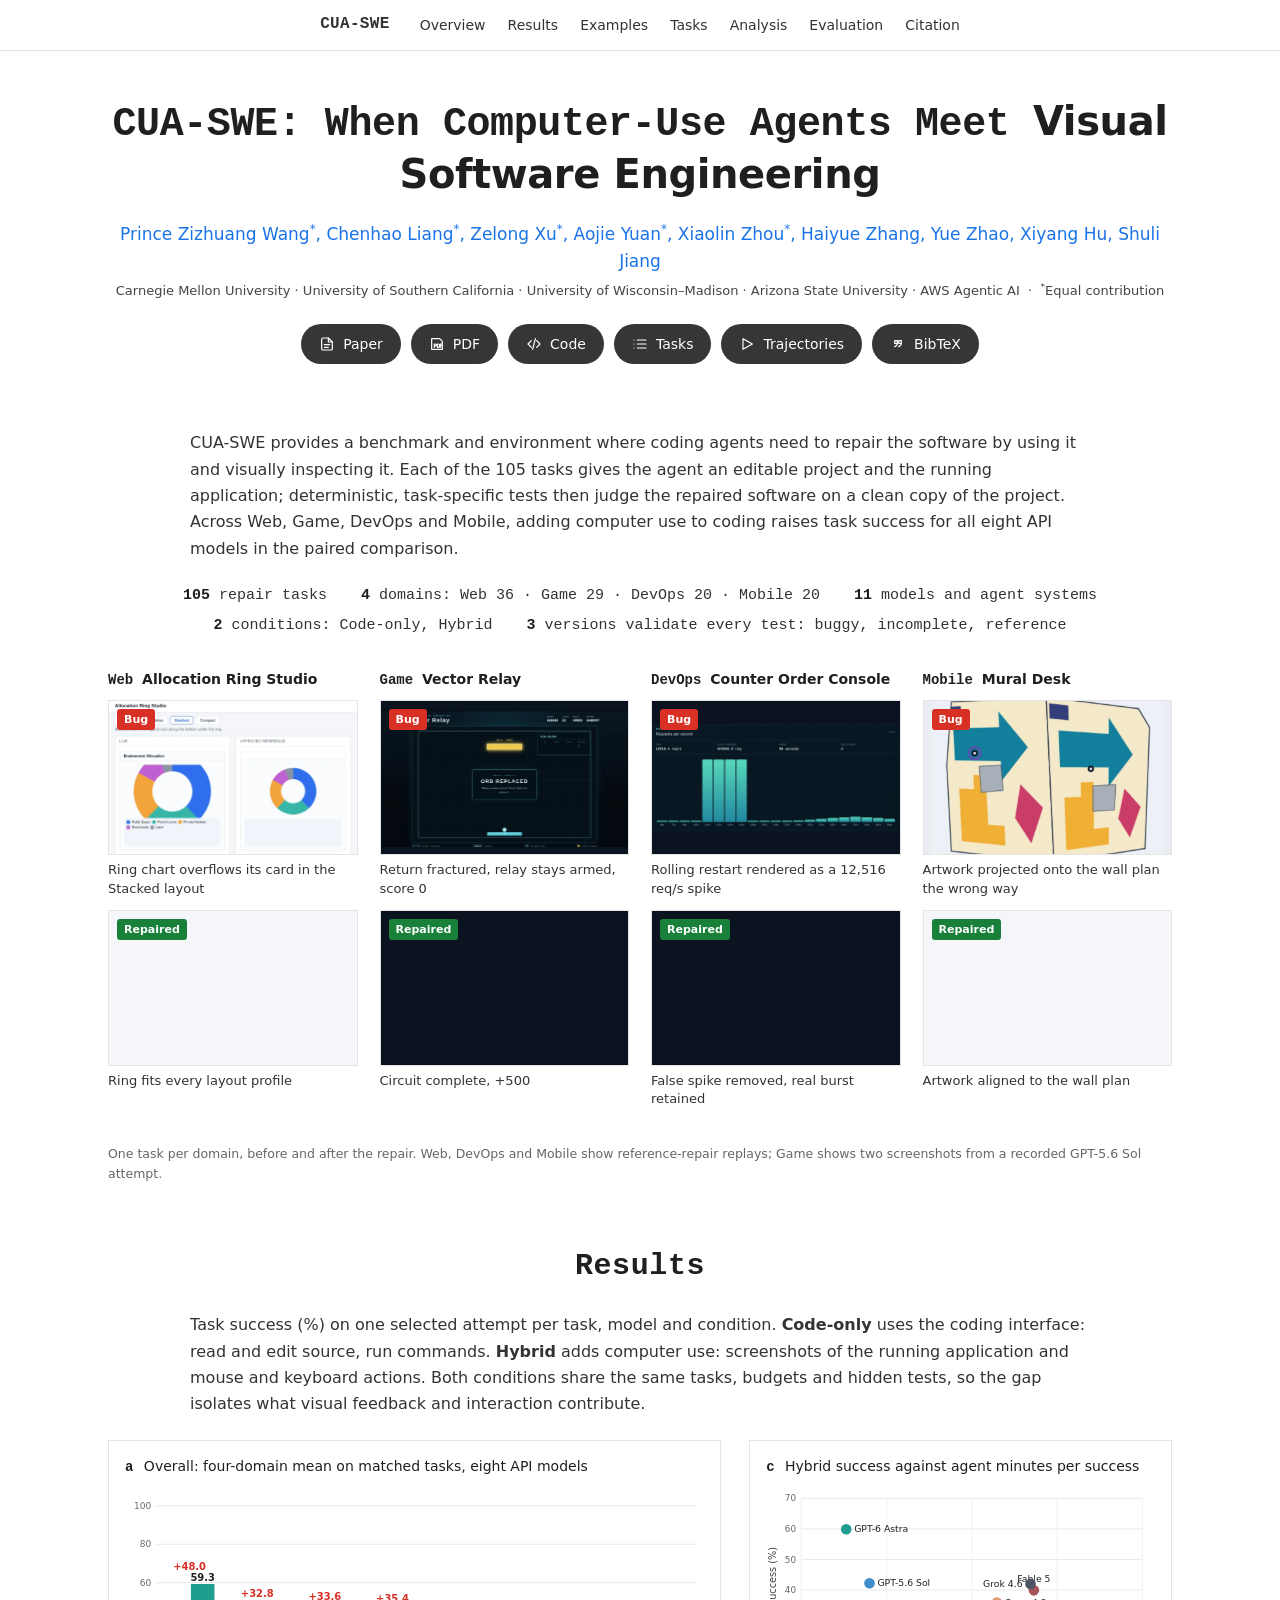
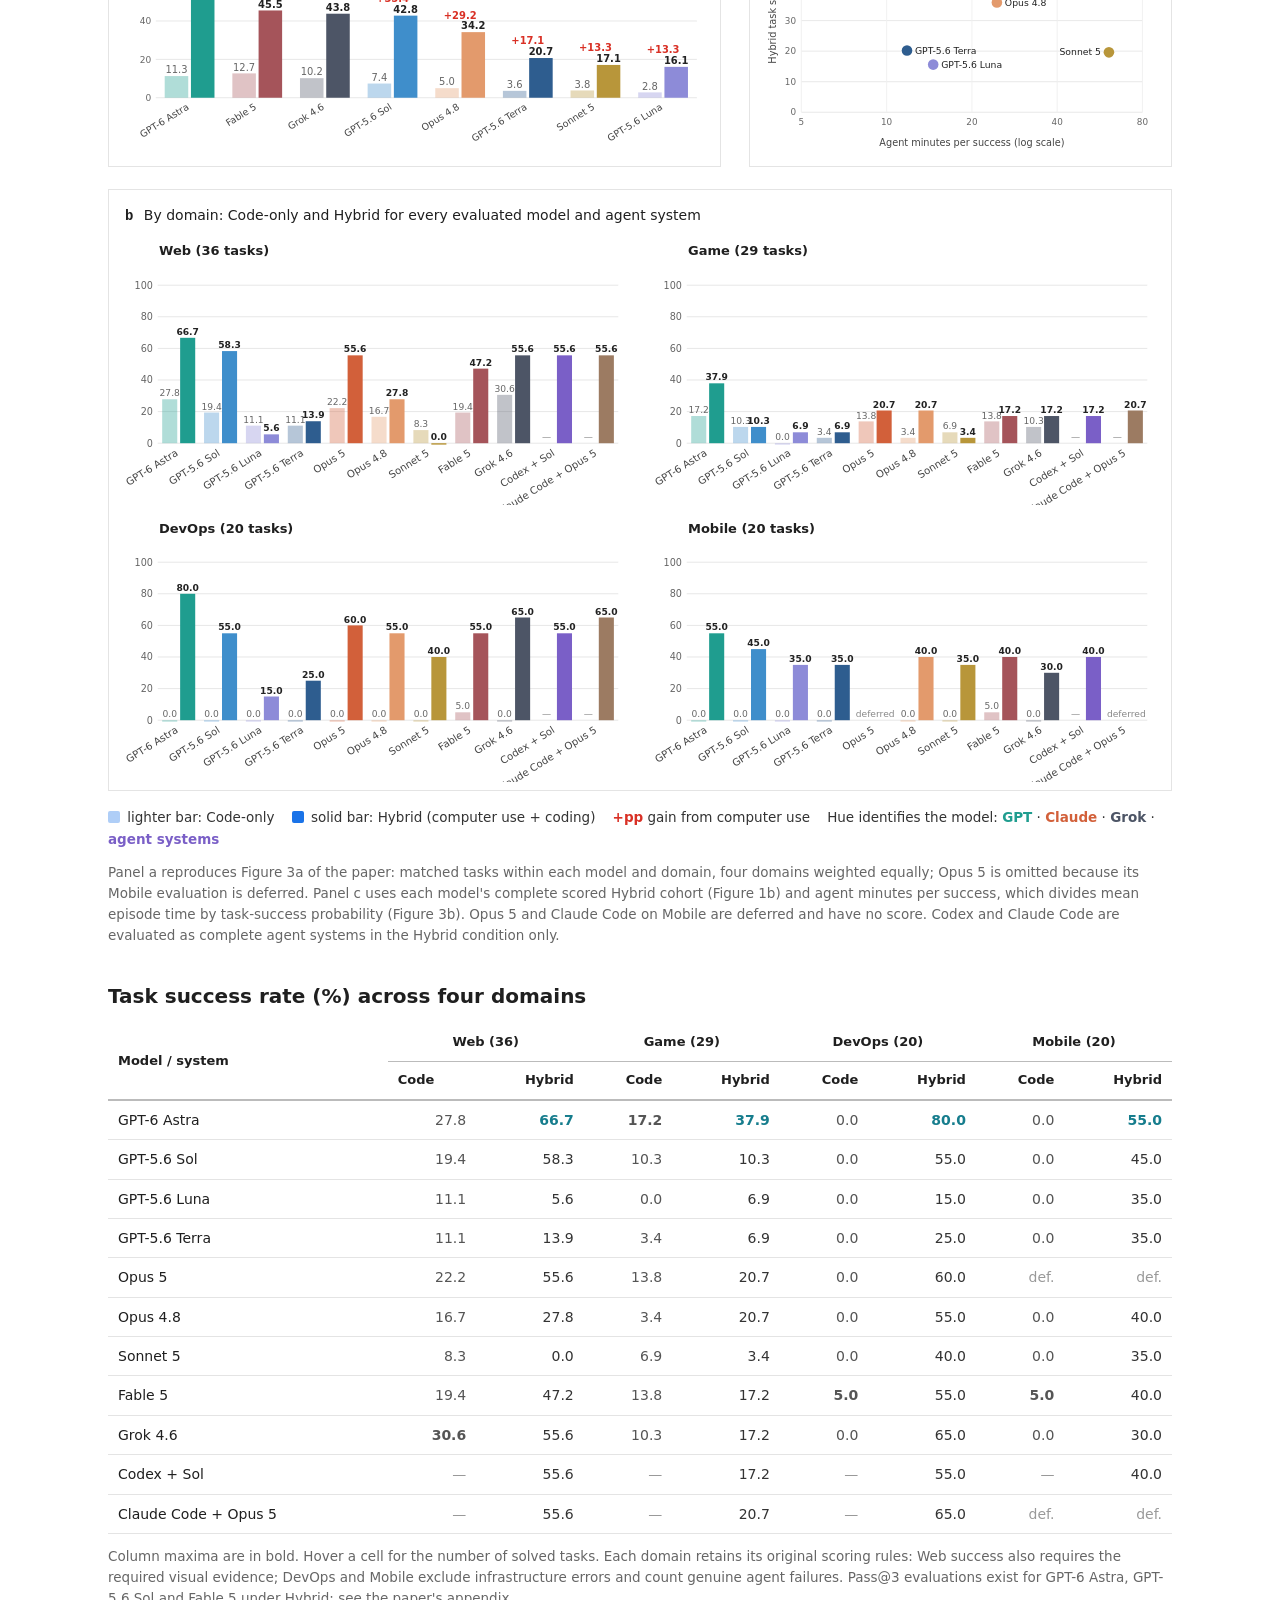
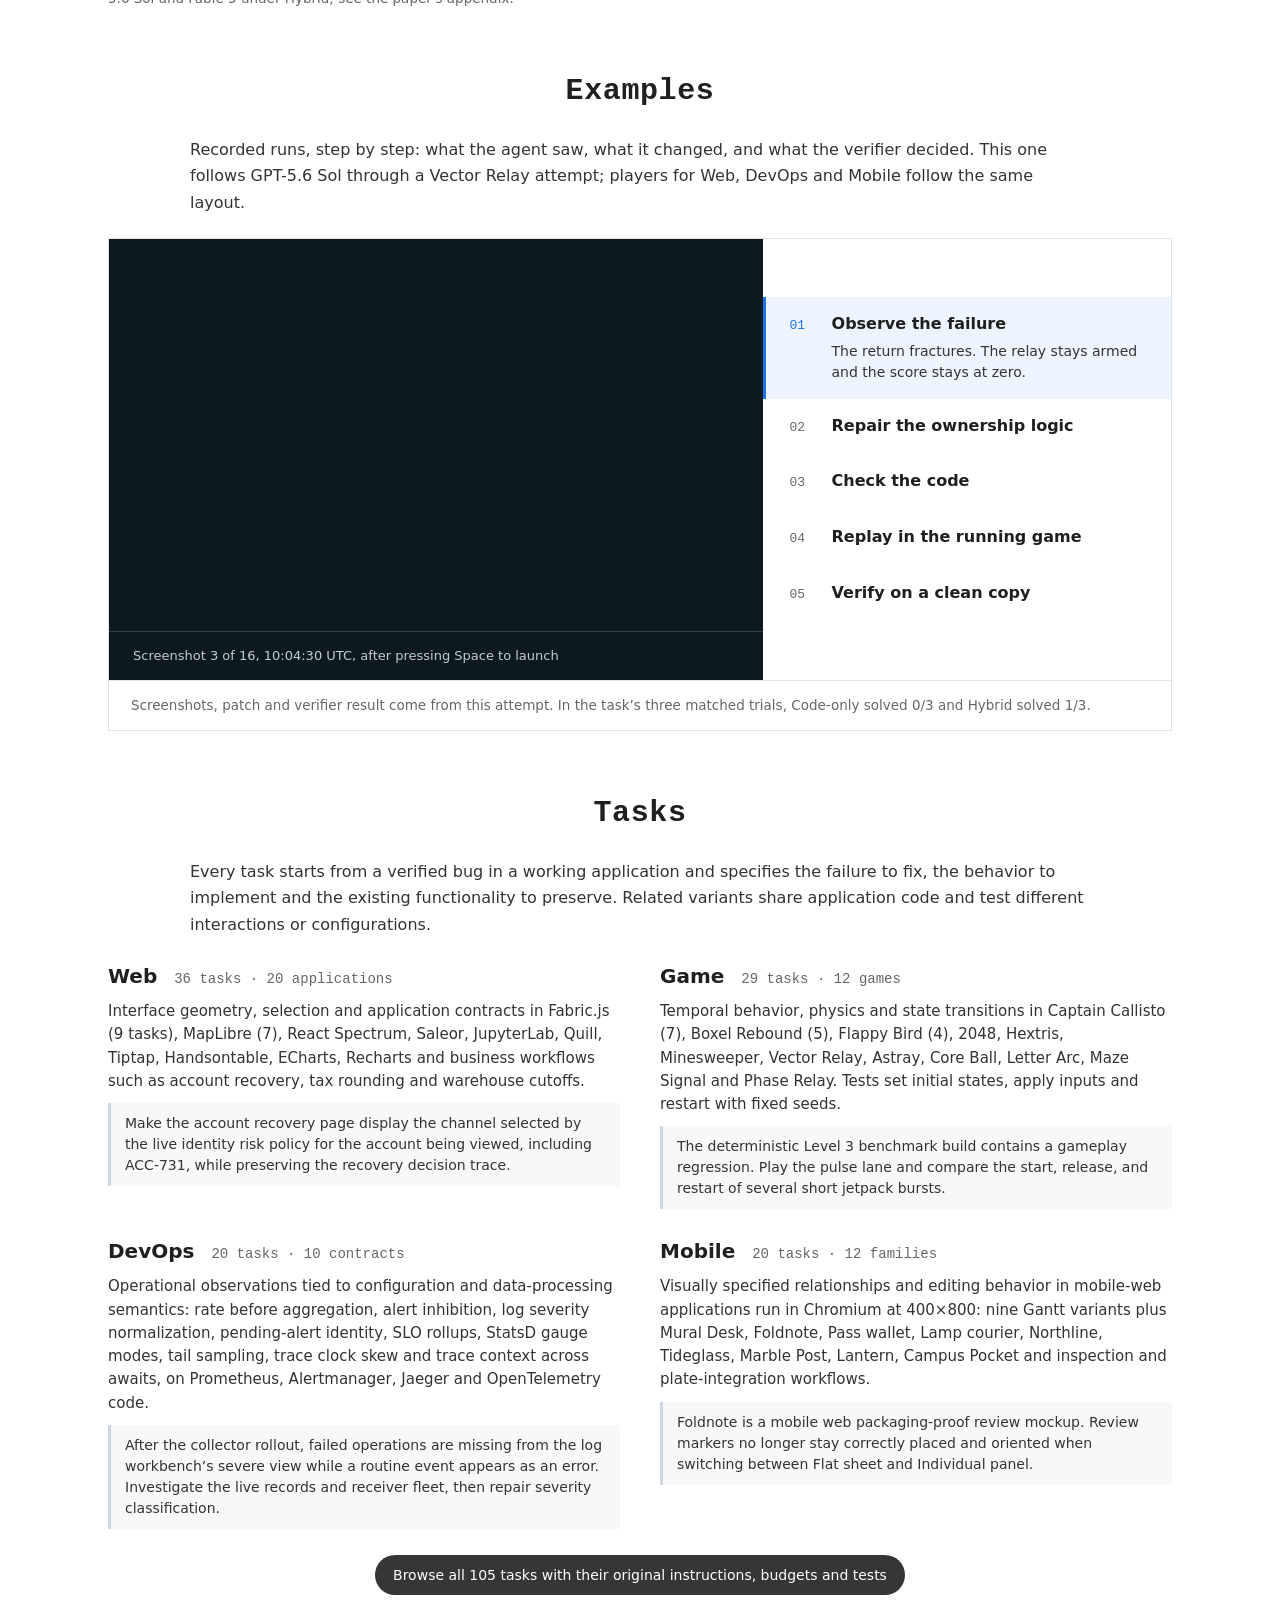
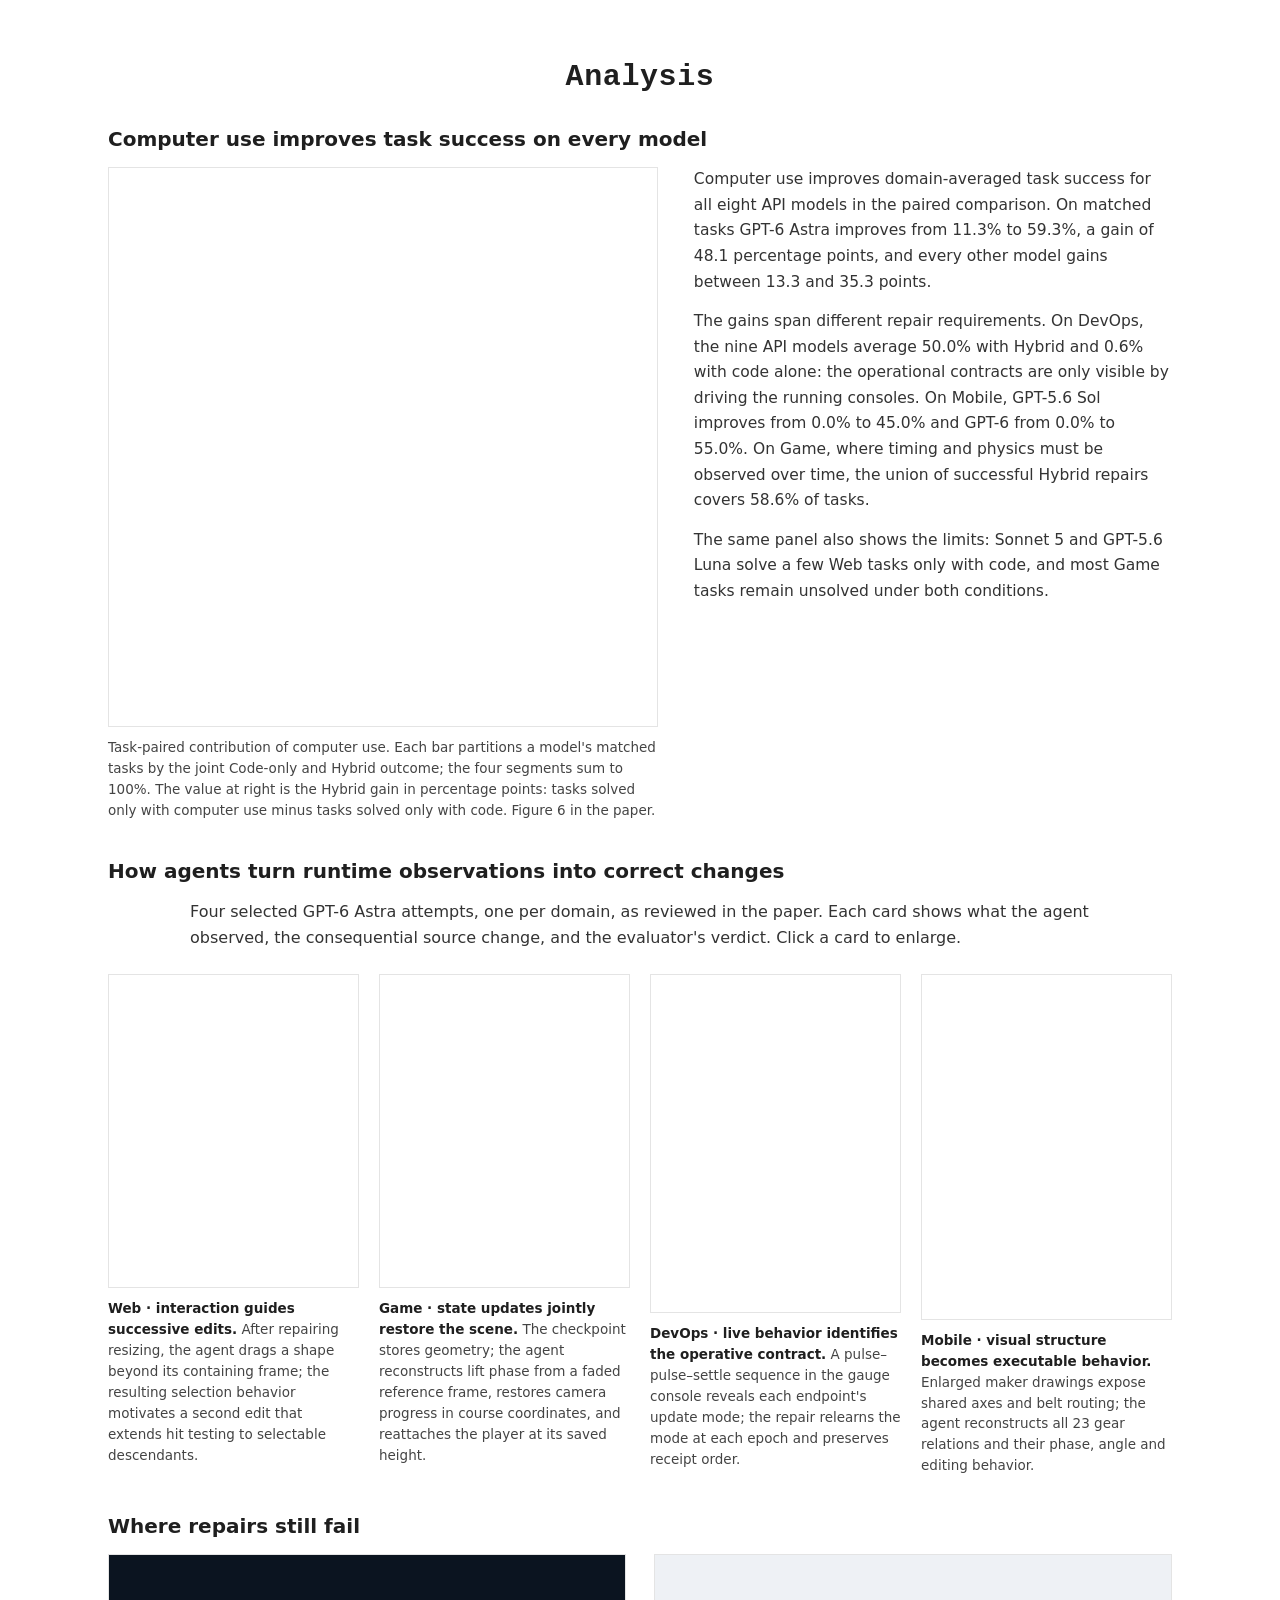
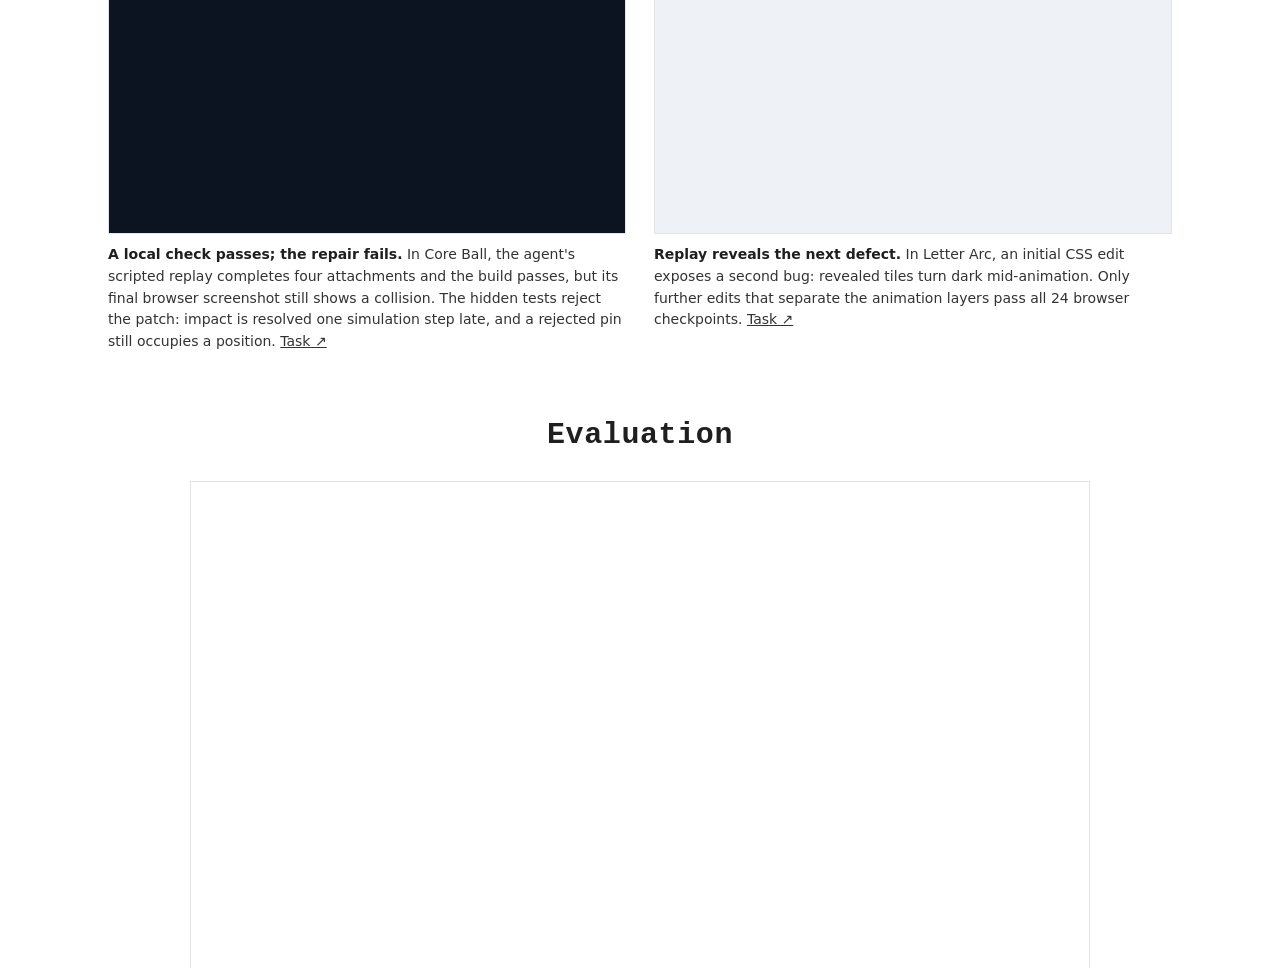
==== commit d4185edc: "Rebuild the homepage in the academic project-page style Front matter: centered paper title, author l" ====
--- a/results.html
+++ b/results.html
@@ -1,54 +1,4 @@
 <!doctype html>
-<html lang="en">
-<head>
-<meta charset="utf-8">
-<meta name="viewport" content="width=device-width, initial-scale=1">
-<meta name="theme-color" content="#ffffff">
-<title>Results — CUA-SWE</title>
-<meta name="description" content="CUA-SWE model results: code-only and computer-use success on Web, Game, DevOps and Mobile tasks, reported separately by domain.">
-<link rel="preconnect" href="https://fonts.googleapis.com">
-<link rel="preconnect" href="https://fonts.gstatic.com" crossorigin>
-<link href="https://fonts.googleapis.com/css2?family=Inter:wght@400;500;600;700;800&family=JetBrains+Mono:wght@400;500&display=swap" rel="stylesheet">
-<link rel="stylesheet" href="assets/css/site.css">
-</head>
-<body>
-<a class="skip" href="#main">Skip to content</a>
-<header class="site-header">
-  <nav class="nav wrap" aria-label="Main navigation">
-    <a class="brand" href="index.html" aria-label="CUA-SWE home"><span class="cua">CUA</span><span class="bar" aria-hidden="true"></span><span class="swe">SWE</span></a>
-    <ul>
-      <li><a href="results.html" aria-current="page">Results</a></li>
-      <li><a href="tasks.html">Tasks</a></li>
-      <li><a href="index.html#paper">Resources</a></li>
-      <li class="nav-external"><a data-link="viewer" href="#">Data viewer <span aria-hidden="true">↗</span></a></li>
-    </ul>
-  </nav>
-</header>
-
-<main id="main" class="wrap results-page">
-<section class="results-section" id="results">
-    <div class="section-head">
-      <h1>What changes when<br>agents can see?</h1>
-      <p>First-attempt success on the same tasks, ranked overall and within each domain.</p>
-    </div>
-    <div class="result-domains" role="group" aria-label="Results domain">
-      <button type="button" data-result-domain="all" aria-pressed="true">Overall</button>
-      <button type="button" data-result-domain="web" aria-pressed="false">Web <span>36</span></button>
-      <button type="button" data-result-domain="game" aria-pressed="false">Game <span>29</span></button>
-      <button type="button" data-result-domain="devops" aria-pressed="false">DevOps <span>20</span></button>
-      <button type="button" data-result-domain="mobile" aria-pressed="false">Mobile <span>20</span></button>
-    </div>
-    <div id="results-table" class="results-table"></div>
-    <p id="results-note" class="results-note" aria-live="polite"></p>
-    <p class="results-note">Codex and Claude Code have CUA results only. Each domain retains its original scoring rules.</p>
-
-</section>
-</main>
-<footer class="wrap">
-  <a class="brand" href="index.html">CUA-SWE</a>
-  <p>2026. Task bundles retain source and asset attribution.</p>
-  <a href="index.html">Back to overview ↗</a>
-</footer>
-<script src="assets/js/site.js"></script>
-</body>
-</html>
+<html lang="en"><head><meta charset="utf-8"><title>Results — CUA-SWE</title>
+<meta http-equiv="refresh" content="0; url=index.html#results"><link rel="canonical" href="index.html#results"></head>
+<body><p>The results now live on the <a href="index.html#results">CUA-SWE overview page</a>.</p></body></html>
